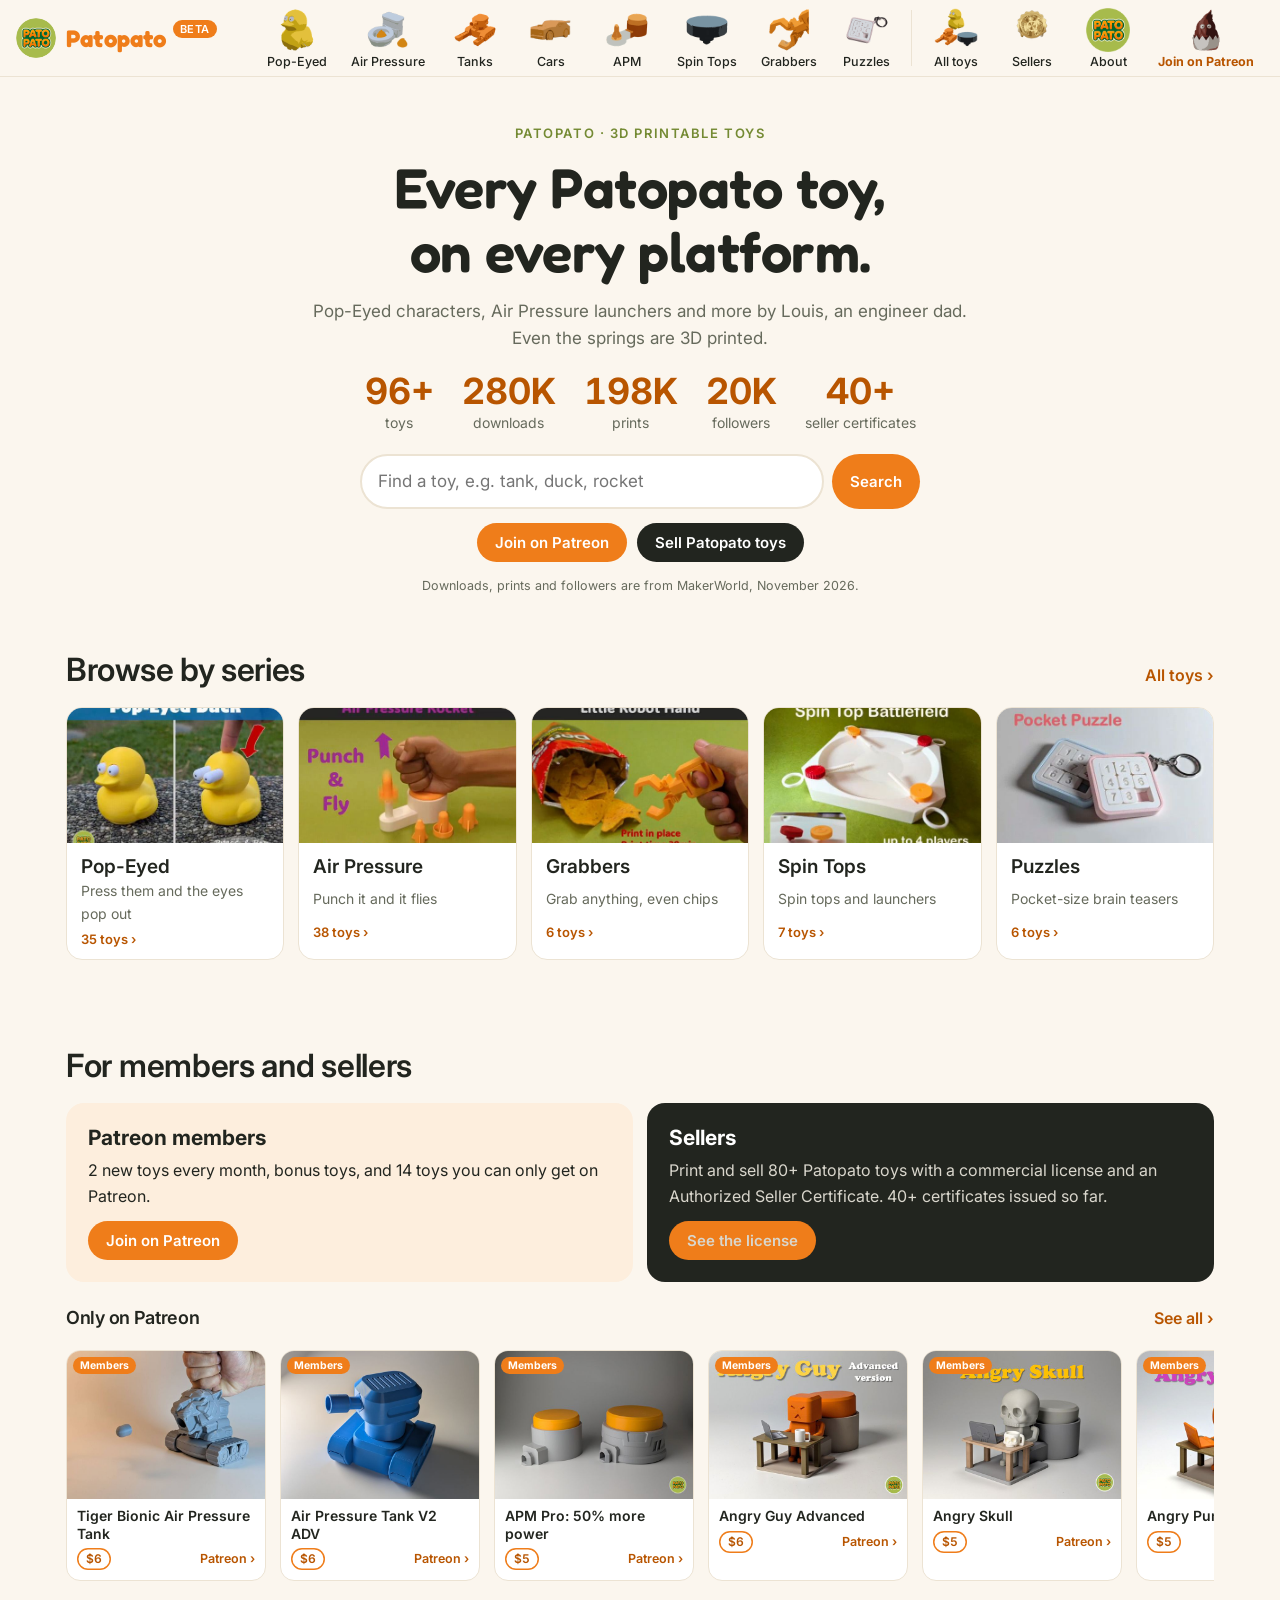
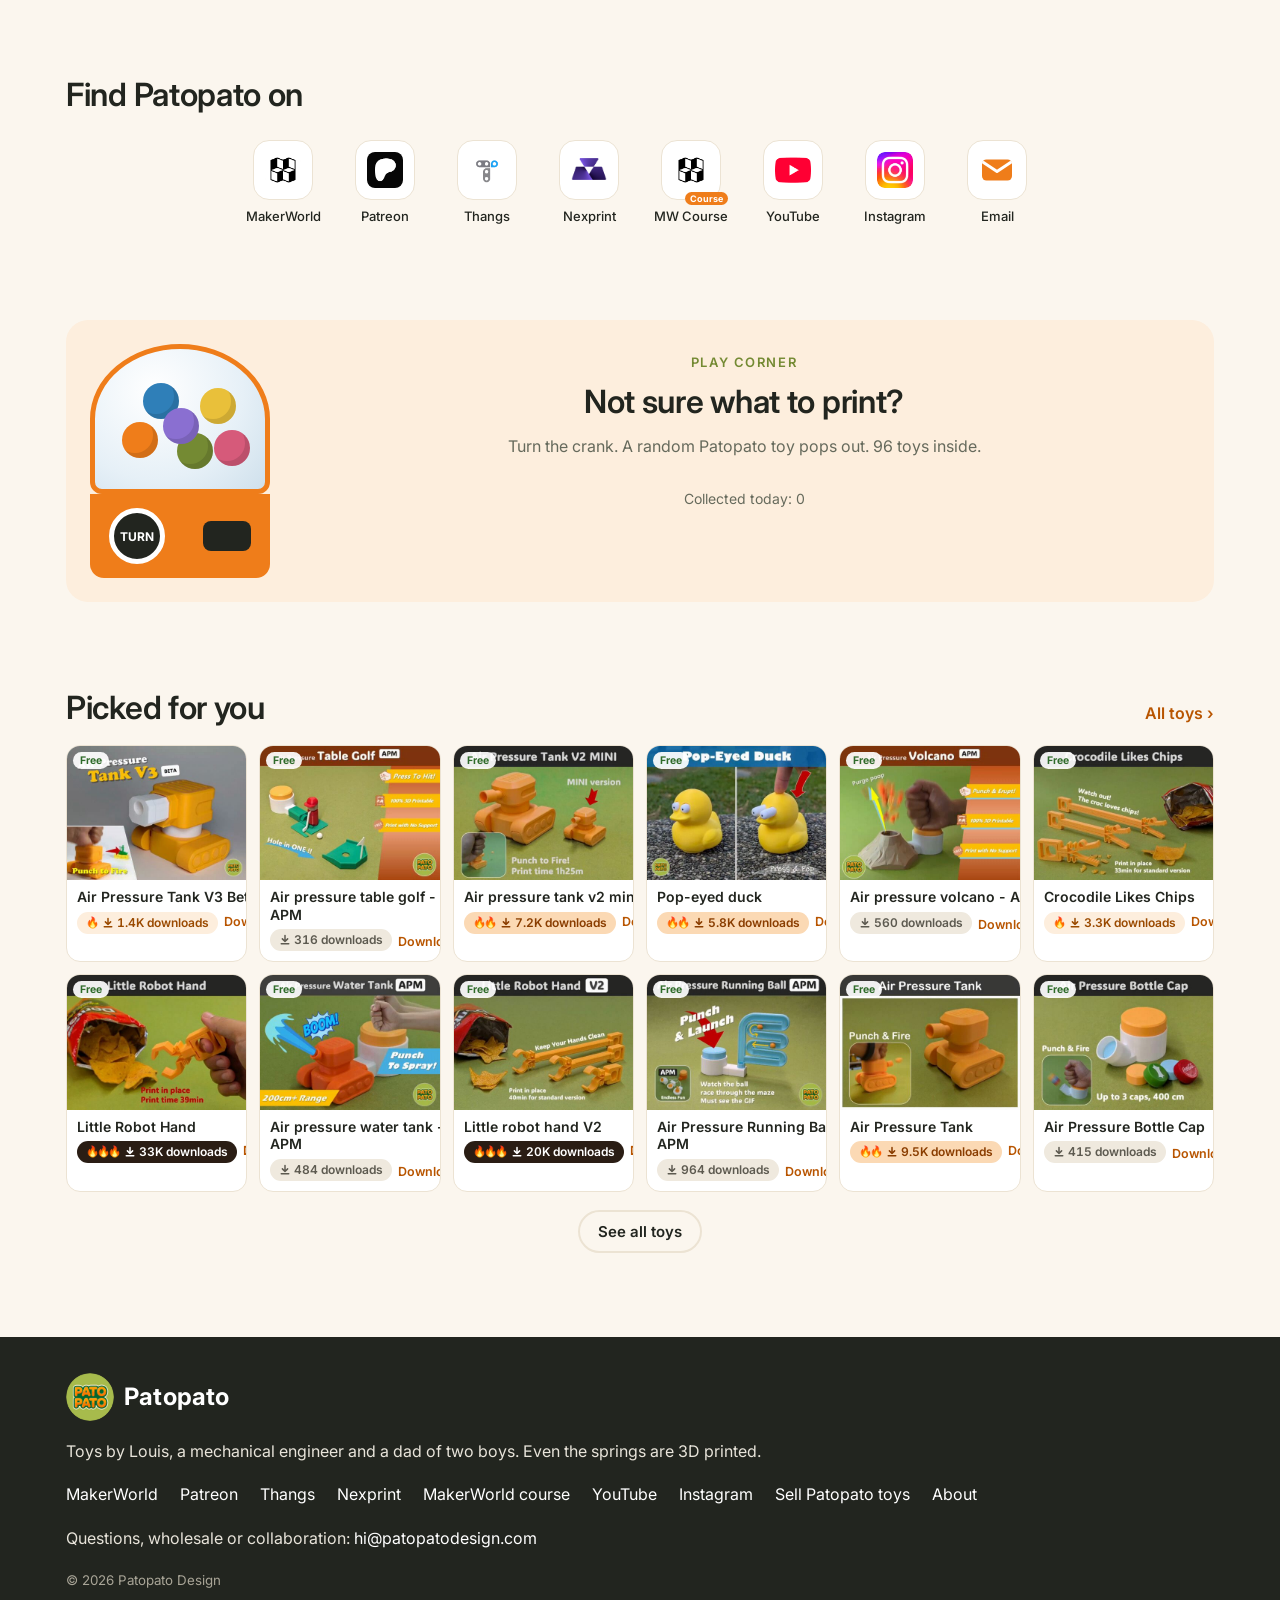
==== index.html @ 3eeea906 "Snowman V2 single price US$3 Co-Authored-By: Claude Opus 5.5 <noreply@anthropic.com>" ====
<!doctype html>
<html lang="en">
<head>
<meta charset="utf-8">
<meta name="viewport" content="width=device-width, initial-scale=1, viewport-fit=cover">
<title>Patopato | Every toy, every platform</title>
<meta name="description" content="Patopato: 3D printable toys that make you go wow or haha. Pop-Eyed characters and Air Pressure launchers by Louis, an engineer dad. Even the springs are 3D printed.">
<link rel="preconnect" href="https://fonts.googleapis.com"><link rel="preconnect" href="https://fonts.gstatic.com" crossorigin>
<link rel="stylesheet" href="https://fonts.googleapis.com/css2?family=Fredoka:wght@500;600;700&family=Inter:wght@400;500;600;700&display=swap">
<link rel="stylesheet" href="style.css?v=202611270943">
<link rel="icon" type="image/png" href="img/favicon.png">
</head>
<body>
<header class="top" id="top"></header>
<main>
<div class="wrap">
<section class="hero hero-cat">
  <p class="eyebrow">Patopato · 3D printable toys</p>
  <h1>Every Patopato toy, on every platform.</h1>
  <p class="sub">Pop-Eyed characters, Air Pressure launchers and more by Louis, an engineer dad. Even the springs are 3D printed.</p>
  <ul class="stats" aria-label="Patopato in numbers">
    <li><b><span id="stat-toys">100</span>+</b><span>toys</span></li>
    <li><b>280K</b><span>downloads</span></li>
    <li><b>198K</b><span>prints</span></li>
    <li><b>20K</b><span>followers</span></li>
    <li><b>40+</b><span>seller certificates</span></li>
  </ul>
  <form class="bigsearch" action="toys.html" method="get" role="search">
    <input id="home-q" name="q" type="search" placeholder="Find a toy, e.g. tank, duck, rocket" aria-label="Find a toy">
    <button class="btn" type="submit">Search</button>
  </form>
  <div class="hero-btns">
    <a class="btn" href="https://patopato.s.gy/web-patreon" target="_blank" rel="noopener">Join on Patreon</a>
    <a class="btn dark" href="sellers.html">Sell Patopato toys</a>
  </div>
  <p class="muted stat-note">Downloads, prints and followers are from MakerWorld, November 2026.</p>
</section>

<section class="section">
  <div class="section-head"><h2>Browse by series</h2><a class="more" href="toys.html">All toys ›</a></div>
  <div class="tiles" id="series"></div>
</section>

<section class="section">
  <h2>For members and sellers</h2>
  <div class="pay">
    <a class="card-cta cta-patreon" href="https://patopato.s.gy/web-patreon" target="_blank" rel="noopener"><b>Patreon members</b><span>2 new toys every month, bonus toys, and <span id="pat-count">14</span> toys you can only get on Patreon.</span><span class="btn">Join on Patreon</span></a>
    <a class="card-cta cta-seller" href="sellers.html"><b>Sellers</b><span>Print and sell 80+ Patopato toys with a commercial license and an Authorized Seller Certificate. 40+ certificates issued so far.</span><span class="btn">See the license</span></a>
  </div>
  <div class="section-head" style="margin-top:6px"><h3>Only on Patreon</h3><a class="more" href="toys.html#patreon">See all ›</a></div>
  <div class="row" id="patreon-row"></div>
</section>

<section class="section">
  <h2>Find Patopato on</h2>
  <div class="pfrow">
    <a href="https://patopato.s.gy/web-mw" target="_blank" rel="noopener"><span class="pfi"><img src="img/pf/makerworld.com.png" alt=""></span><b>MakerWorld</b></a>
    <a href="https://patopato.s.gy/web-patreon" target="_blank" rel="noopener"><span class="pfi"><img src="img/pf/patreon.com.png" alt=""></span><b>Patreon</b></a>
    <a href="https://patopato.s.gy/web-thangs" target="_blank" rel="noopener"><span class="pfi"><img src="img/pf/thangs.com.png" alt=""></span><b>Thangs</b></a>
    <a href="https://patopato.s.gy/web-nexprint" target="_blank" rel="noopener"><span class="pfi"><img src="img/pf/nexprint.com.png" alt=""></span><b>Nexprint</b></a>
    <a href="https://patopato.s.gy/web-course" target="_blank" rel="noopener"><span class="pfi"><img src="img/pf/makerworld.com.png" alt=""><i>Course</i></span><b>MW Course</b></a>
    <a href="https://patopato.s.gy/web-yt" target="_blank" rel="noopener"><span class="pfi"><img src="img/pf/youtube.com.png" alt=""></span><b>YouTube</b></a>
    <a href="https://patopato.s.gy/web-ig" target="_blank" rel="noopener"><span class="pfi"><img src="img/pf/instagram.com.png" alt=""></span><b>Instagram</b></a>
    <a href="mailto:hi@patopatodesign.com"><span class="pfi"><svg viewBox="0 0 24 24" aria-hidden="true"><rect x="2" y="5" width="20" height="14" rx="3" fill="#ef7d1a"/><path d="M3 7l9 6 9-6" fill="none" stroke="#fff" stroke-width="2" stroke-linecap="round" stroke-linejoin="round"/></svg></span><b>Email</b></a>
  </div>
</section>

<section class="section">
  <div class="capsule">
    <div class="machine">
      <div class="globe" id="globe"><i style="background:#ef7d1a;left:16%;top:52%"></i><i style="background:#748a33;left:48%;top:60%"></i><i style="background:#2f7fb8;left:28%;top:24%"></i><i style="background:#e9c03a;left:62%;top:28%"></i><i style="background:#d65a7a;left:70%;top:58%"></i><i style="background:#8a6fd1;left:40%;top:42%"></i></div>
      <div class="mbody"><button type="button" class="crank" id="crank" aria-label="Turn the crank for a random toy">TURN</button><div class="slot"></div></div>
    </div>
    <div class="prize-area">
      <p class="eyebrow">Play corner</p>
      <h2>Not sure what to print?</h2>
      <p class="muted">Turn the crank. A random Patopato toy pops out. <span id="total">100</span> toys inside.</p>
      <div id="prize"></div>
      <p class="muted" style="font-size:14px">Collected today: <span id="count">0</span></p>
      <div class="collected" id="collected"></div>
    </div>
  </div>
</section>

<section class="section">
  <div class="section-head"><h2>Picked for you</h2><a class="more" href="toys.html">All toys ›</a></div>
  <div class="grid" id="feed"></div>
  <div style="text-align:center"><a class="btn ghost" href="toys.html">See all toys</a></div>
</section>
</div>
</main>
<footer class="foot" id="foot"></footer>
<script src="data.js?v=202611270943"></script>
<script src="shortlinks.js?v=202611270943"></script>
<script src="app.js?v=202611270943"></script>
<!-- Cloudflare Web Analytics --><script defer src='https://static.cloudflareinsights.com/beacon.min.js' data-cf-beacon='{"token": "0ba4db92a0984b5fac8c09dc2158ef49"}'></script><!-- End Cloudflare Web Analytics -->
</body>
</html>
---- style.css ----
/* Patopato site — warm toy-shop palette, Fredoka for display, Inter for text */
:root{
  --bg:#fbf6ee; --surface:#ffffff; --ink:#22251f; --muted:#666a5c; --line:#ece3d3;
  --orange:#ef7d1a; --orange-ink:#b85500; --orange-soft:#fdeedd; --olive:#748a33; --olive-soft:#eef2e0;
  --stage:#e7e0d1; --dark:#22251f;
  --brand:"Fredoka",system-ui,sans-serif; --display:"Inter",system-ui,-apple-system,"Segoe UI",sans-serif; --body:"Inter",system-ui,-apple-system,"Segoe UI",sans-serif;
  color-scheme:light;
}
*{box-sizing:border-box}
html{scroll-behavior:smooth}
@media (prefers-reduced-motion:reduce){html{scroll-behavior:auto}}
body{margin:0;background:var(--bg);color:var(--ink);font-family:var(--body);font-size:16px;line-height:1.6}
img{max-width:100%;display:block}
a{color:inherit}
h1,h2,h3{font-family:var(--display);line-height:1.15;margin:0;text-wrap:balance}
h1{font-size:clamp(32px,5.5vw,56px);font-weight:700}
h2{font-size:clamp(24px,3.4vw,32px);font-weight:600}
h3{font-size:18px;font-weight:600}
p{margin:0}
.wrap{max-width:1180px;margin:0 auto;padding-left:max(16px,env(safe-area-inset-left,0px));padding-right:max(16px,env(safe-area-inset-right,0px))}
.section{padding-block:44px;display:grid;gap:18px}
.section-head{display:flex;justify-content:space-between;align-items:baseline;gap:12px;flex-wrap:wrap}
.more{font-family:var(--display);font-weight:600;color:var(--orange-ink);text-decoration:none}
.more:hover{text-decoration:underline}
.muted{color:var(--muted)}
.btn{display:inline-flex;align-items:center;gap:6px;font:600 15px var(--display);padding:10px 18px;border-radius:99px;border:0;background:var(--orange);color:#fff;text-decoration:none;cursor:pointer;white-space:nowrap}
.btn:hover{filter:brightness(1.05)}
.btn.ghost{background:transparent;color:var(--ink);border:2px solid var(--line)}
.btn.dark{background:var(--dark)}
.btn.small{font-size:13px;padding:6px 12px}
:focus-visible{outline:3px solid #2f7fb8;outline-offset:2px}

/* header */
.top{position:sticky;top:0;z-index:20;background:rgba(251,246,238,.92);backdrop-filter:blur(8px);border-bottom:1px solid var(--line)}
.top .wrap{display:flex;align-items:center;justify-content:space-between;gap:16px;min-height:64px}
.logo{font:700 24px var(--brand);color:var(--orange);text-decoration:none;letter-spacing:.2px}
.nav{display:flex;align-items:center;gap:18px;flex-wrap:wrap}
.nav a{text-decoration:none;font-family:var(--display);font-weight:500}
.nav a:not(.btn):hover{color:var(--orange-ink)}
.nav .hide-s{display:inline}
@media (max-width:720px){.nav .hide-s{display:none}.nav{gap:12px}}

/* hero with 3D gang */
.hero{padding-block:36px 8px;display:grid;gap:14px;text-align:center;justify-items:center}
.hero .sub{color:var(--muted);max-width:60ch;font-size:17px}
.gang{position:relative;width:100%;height:clamp(250px,32vw,400px);border-radius:22px;overflow:hidden;background:linear-gradient(#ece5d7,#ddd4c3);touch-action:pan-y;cursor:pointer;user-select:none;-webkit-user-select:none}
.gang canvas{display:block;width:100%;height:100%}
.gang .lab{position:absolute;transform:translate(-50%,0);font:600 13px var(--display);white-space:nowrap;pointer-events:none}
.gang .note{position:absolute;inset:0;display:grid;place-items:center;color:var(--muted);font-family:var(--display)}
.gang .note[hidden]{display:none}
.hint{font-family:var(--display);color:var(--muted);font-size:14px}

/* carousel + fixed cards */
.feature{display:grid;grid-template-columns:2.2fr 1fr;gap:14px}
@media (max-width:820px){.feature{grid-template-columns:1fr}}
.car{position:relative;border-radius:18px;overflow:hidden;background:var(--stage);min-height:260px}
.track{position:relative;height:100%}
@media (prefers-reduced-motion:reduce){.slide{transition:none}}
.slide{position:absolute;inset:0;opacity:0;visibility:hidden;transition:opacity .7s,visibility .7s;display:block;text-decoration:none;color:var(--ink)}
.slide img{width:100%;height:100%;min-height:260px;max-height:440px;object-fit:cover}
.cap{position:absolute;left:18px;bottom:34px;background:rgba(255,255,255,.95);border-radius:14px;padding:14px 16px;display:grid;gap:4px;max-width:min(78%,420px)}
.cap small{color:var(--orange-ink);font-weight:700;font-size:12px;letter-spacing:.06em;text-transform:uppercase}
.cap b{font:700 22px var(--display)}
.cap .btn{justify-self:start;margin-top:4px}
.dots{position:absolute;bottom:12px;left:0;right:0;display:flex;justify-content:center;gap:6px}
.dots button{width:8px;height:8px;border-radius:99px;border:0;background:rgba(255,255,255,.7);padding:0;cursor:pointer}
.dots button.on{width:22px;background:#fff}
.side{display:grid;gap:14px}
.card-cta{border-radius:18px;padding:22px;display:grid;gap:8px;align-content:center;text-decoration:none}
.card-cta b{font:700 21px var(--display)}
.card-cta .btn{justify-self:start;margin-top:4px}
.cta-patreon{background:var(--orange-soft);color:var(--ink)}
.cta-seller{background:var(--dark);color:#fff}
.cta-seller span{color:#d9d6cc}

/* chips */
.chips{display:flex;gap:8px;flex-wrap:wrap}
.chip{font:500 14px var(--display);padding:7px 14px;border-radius:99px;border:1.5px solid var(--line);background:var(--surface);color:var(--ink);text-decoration:none;cursor:pointer}
.chip:hover{border-color:var(--ink)}
.chip.on{background:var(--ink);color:#fff;border-color:var(--ink)}

/* season banner */
.season{display:grid;grid-template-columns:auto 1fr auto;gap:18px;align-items:center;background:#e4eee6;border-radius:18px;padding:16px}
.season img{width:120px;height:90px;object-fit:cover;border-radius:12px}
.season small{color:#3d6b45;font-weight:700;letter-spacing:.06em;text-transform:uppercase;font-size:12px}
@media (max-width:620px){.season{grid-template-columns:1fr}.season img{width:100%;height:160px}}

/* capsule machine */
.capsule{display:grid;grid-template-columns:auto 1fr;gap:28px;align-items:center;background:var(--orange-soft);border-radius:22px;padding:24px}
@media (max-width:720px){.capsule{grid-template-columns:1fr;justify-items:center}}
.machine{display:grid;justify-items:center}
.globe{width:180px;height:150px;border-radius:50% 50% 12px 12px;background:radial-gradient(circle at 35% 30%,#fff 0,#e6f0f7 60%,#cfe0ec 100%);border:5px solid var(--orange);position:relative;overflow:hidden}
.globe i{position:absolute;width:36px;height:36px;border-radius:50%;box-shadow:inset -5px -5px 0 rgba(0,0,0,.12)}
.globe.shake{animation:shake .5s}
@keyframes shake{25%{transform:rotate(-4deg)}75%{transform:rotate(4deg)}}
.mbody{width:180px;height:84px;background:var(--orange);border-radius:0 0 14px 14px;display:flex;align-items:center;justify-content:space-around}
.crank{width:56px;height:56px;border-radius:50%;border:5px solid #fff;background:var(--dark);color:#fff;font:700 12px var(--display);cursor:pointer;transition:transform .5s}
.crank.turn{transform:rotate(360deg)}
.slot{width:48px;height:30px;background:var(--dark);border-radius:8px}
.prize-area{min-height:220px;display:grid;place-items:center;text-align:center;gap:8px}
.prize{background:#fff;border-radius:16px;padding:10px;display:grid;gap:6px;width:100%;max-width:300px;text-decoration:none;box-shadow:0 8px 24px rgba(60,40,10,.12);animation:pop .45s cubic-bezier(.3,1.6,.5,1)}
.prize img{width:100%;aspect-ratio:4/3;object-fit:cover;border-radius:10px}
.prize b{font:600 16px var(--display)}
@keyframes pop{from{transform:scale(.3) translateY(30px);opacity:0}to{transform:none;opacity:1}}
@media (prefers-reduced-motion:reduce){.prize,.globe.shake{animation:none}.crank{transition:none}}
.collected{display:flex;gap:6px;flex-wrap:wrap;justify-content:center;min-height:44px}
.collected img{width:40px;height:40px;border-radius:50%;object-fit:cover;border:3px solid var(--orange)}

/* toy grid */
.grid{display:grid;grid-template-columns:repeat(auto-fill,minmax(190px,1fr));gap:16px}
@media (max-width:480px){.grid{grid-template-columns:repeat(2,minmax(0,1fr));gap:10px}}
.toy{background:var(--surface);border:1px solid var(--line);border-radius:14px;overflow:hidden;display:grid;grid-template-rows:auto 1fr;text-decoration:none;transition:transform .15s,box-shadow .15s}
.toy:hover{transform:translateY(-2px);box-shadow:0 6px 18px rgba(60,40,10,.10)}
.toy img{width:100%;aspect-ratio:4/3;object-fit:cover;background:var(--stage)}
.toy .body{padding:10px 12px 12px;display:grid;gap:6px;align-content:start}
.toy b{font:600 15px var(--display);line-height:1.25}
.meta{display:flex;gap:5px;flex-wrap:wrap;align-items:center;font-size:12.5px;color:var(--muted)}
.tag{font-size:11px;font-weight:600;padding:1px 7px;border-radius:6px;background:var(--olive-soft);color:#4f6120}
.tag.pat{background:var(--orange);color:#fff}
.go{font:600 13px var(--display);color:var(--orange-ink)}
.row{display:grid;grid-auto-flow:column;grid-auto-columns:minmax(200px,230px);gap:14px;overflow-x:auto;padding-bottom:8px;scroll-snap-type:x mandatory}
.row>*{scroll-snap-align:start}

/* news + stories */
.news{display:grid;grid-template-columns:repeat(auto-fit,minmax(220px,1fr));gap:14px}
.news a{background:var(--surface);border:1px solid var(--line);border-radius:14px;padding:16px;display:grid;gap:6px;text-decoration:none}
.news small{color:var(--muted);font-size:13px}
.news b{font:600 17px var(--display)}
.story{display:grid;grid-template-columns:1fr 1.2fr;gap:28px;align-items:center;background:var(--surface);border-radius:22px;padding:24px;border:1px solid var(--line)}
@media (max-width:720px){.story{grid-template-columns:1fr}}
.story img{border-radius:16px;width:100%;aspect-ratio:4/3;object-fit:cover}
.story blockquote{margin:0;font:500 clamp(19px,2.4vw,24px)/1.4 var(--display)}

/* page heads, sellers, about */
.page-head{padding-block:40px 8px;display:grid;gap:10px}
.tiers{display:grid;grid-template-columns:repeat(auto-fit,minmax(240px,1fr));gap:16px}
.tier{background:var(--surface);border:1.5px solid var(--line);border-radius:18px;padding:22px;display:grid;gap:10px;align-content:start}
.tier.hi{border-color:var(--orange);box-shadow:0 8px 24px rgba(239,125,26,.15)}
.tier .price{font:700 34px var(--display)}
.tier .price small{font-size:15px;color:var(--muted);font-weight:500}
.tier ul{margin:0;padding-left:1.1em;display:grid;gap:4px}
.tier .btn{justify-self:start}
.prose{max-width:62ch;display:grid;gap:14px;font-size:17px}
.steps{display:grid;grid-template-columns:repeat(auto-fit,minmax(220px,1fr));gap:14px;counter-reset:s}
.steps div{background:var(--surface);border-radius:14px;padding:16px;border:1px solid var(--line)}
.steps div::before{counter-increment:s;content:counter(s);display:inline-grid;place-items:center;width:28px;height:28px;border-radius:50%;background:var(--orange);color:#fff;font:700 14px var(--display);margin-bottom:6px}

/* toys page tools */
.tools{display:grid;gap:12px}
.search{width:100%;max-width:360px;font:inherit;padding:10px 14px;border-radius:12px;border:1.5px solid var(--line);background:var(--surface)}
.count{color:var(--muted);font-size:14px}

/* footer */
.foot{margin-top:40px;background:var(--dark);color:#e8e4da}
.foot .wrap{padding-block:36px;display:grid;gap:18px}
.foot .links{display:flex;gap:10px 22px;flex-wrap:wrap}
.foot a{color:#fff;text-decoration:none;font-family:var(--display)}
.foot a:hover{text-decoration:underline}
.foot small{color:#a9a597}
#prize{width:100%;display:grid;justify-items:center}
@media (max-width:600px){.gang{height:340px}.nav a{font-size:14px}.top .wrap{flex-wrap:wrap;padding-block:6px}}
.slide.on{position:relative;opacity:1;visibility:visible}
@media (max-width:600px){.gang .lab{font-size:11px}}

/* catalog-first homepage */
.eyebrow{font:600 13px var(--display);letter-spacing:.12em;text-transform:uppercase;color:var(--olive)}
.hero-cat{padding-block:48px 12px}
.hero-cat h1{max-width:18ch}
.stats{list-style:none;margin:6px 0 0;padding:0;display:flex;flex-wrap:wrap;justify-content:center;gap:10px 28px}
.stats li{display:grid;justify-items:center}
.stats b{font:700 clamp(26px,3.6vw,36px)/1.1 var(--display);color:var(--orange-ink);font-variant-numeric:tabular-nums}
.stats li>span{color:var(--muted);font-size:14px}
.bigsearch{display:flex;gap:8px;width:100%;max-width:560px;margin-top:6px}
.bigsearch input{flex:1;min-width:0;font:inherit;font-size:17px;padding:12px 16px;border-radius:99px;border:2px solid var(--line);background:var(--surface)}
.bigsearch input:focus{border-color:var(--orange);outline:none}
.hero-btns{display:flex;gap:10px;flex-wrap:wrap;justify-content:center}
.stat-note{font-size:12.5px}
.tiles{display:grid;grid-template-columns:repeat(5,minmax(0,1fr));gap:14px}
@media (max-width:900px){.tiles{grid-template-columns:repeat(2,minmax(0,1fr))}.tiles .tile:last-child{grid-column:1/-1}}
.tile{position:relative;border-radius:16px;overflow:hidden;text-decoration:none;background:var(--surface);border:1px solid var(--line);display:grid;grid-template-rows:auto 1fr;transition:transform .15s}
.tile:hover{transform:translateY(-2px)}
.tile img{width:100%;aspect-ratio:16/10;object-fit:cover}
.tile div{padding:12px 14px;display:grid;gap:2px}
.tile b{font:600 19px var(--display)}
.tile span{color:var(--muted);font-size:14px}
.tile small{font:600 13px var(--display);color:var(--orange-ink);margin-top:4px}
.pay{display:grid;grid-template-columns:1fr 1fr;gap:14px}
@media (max-width:720px){.pay{grid-template-columns:1fr}}
.platforms{display:grid;grid-template-columns:repeat(auto-fill,minmax(160px,1fr));gap:12px}
.platforms a{background:var(--surface);border:1px solid var(--line);border-radius:14px;padding:14px 16px;text-decoration:none;display:grid;gap:2px}
.platforms a:hover{border-color:var(--ink)}
.platforms b{font:600 17px var(--display)}
.platforms span{color:var(--muted);font-size:13.5px}
.toys-tools select{font:inherit}

/* Louis 11/26: rounded font felt cartoonish to read. Fredoka now only for the logo and the main headline. */
.hero h1{font-family:var(--brand);font-weight:600;letter-spacing:-.5px}
h2,h3{letter-spacing:-.3px}

/* seller page: certificate + FAQ */
.cert{display:grid;grid-template-columns:1.1fr 1fr;gap:28px;align-items:center}
@media (max-width:760px){.cert{grid-template-columns:1fr}}
.cert img{width:100%;border-radius:12px;box-shadow:0 8px 28px rgba(60,40,10,.14)}
.faq{display:grid;gap:10px;max-width:760px}
.faq details{background:var(--surface);border:1px solid var(--line);border-radius:12px;padding:14px 18px}
.faq summary{font:600 16px var(--display);cursor:pointer}
.faq details p{margin-top:8px;color:var(--muted)}

.logo{display:inline-flex;align-items:center;gap:10px}
.logo img{border-radius:50%;flex:0 0 auto}

/* Apple-style category strip */
.catstrip{display:flex;gap:6px;justify-content:center;overflow-x:auto;padding-block:18px 6px;scrollbar-width:none}
.catstrip::-webkit-scrollbar{display:none}
.cat{flex:0 0 auto;width:104px;display:grid;justify-items:center;gap:8px;text-decoration:none;color:var(--ink);font:500 13.5px var(--display);padding:8px 4px;border-radius:14px;transition:background .15s}
.cat:hover,.cat.on{background:#fff}
.cat .ico{width:72px;height:72px;border-radius:20px;background:#f1eadd;display:grid;place-items:center;transition:transform .2s}
.cat:hover .ico{transform:translateY(-3px)}
.cat svg{width:50px;height:50px}
@media (max-width:760px){.catstrip{justify-content:flex-start}.cat{width:84px;font-size:12.5px}.cat .ico{width:60px;height:60px;border-radius:16px}.cat svg{width:42px;height:42px}}

/* top bar with picture tabs */
.top .topbar{display:grid;grid-template-columns:auto 1fr auto;align-items:center;gap:16px;min-height:76px}
.tabs{display:flex;justify-content:center;gap:4px;overflow-x:auto;scrollbar-width:none}
.tabs::-webkit-scrollbar{display:none}
.tab{flex:0 0 auto;display:grid;justify-items:center;gap:2px;padding:6px 10px 5px;border-radius:12px;text-decoration:none;font:500 12.5px var(--display);color:var(--ink);transition:background .15s}
.tab img{width:44px;height:44px;object-fit:contain;transition:transform .2s}
.tab:hover{background:#fff}.tab:hover img{transform:translateY(-2px) scale(1.06)}
.tab.on{background:#fff;box-shadow:inset 0 -3px 0 var(--orange)}
@media (max-width:1180px){.top .topbar{grid-template-columns:auto minmax(0,1fr);grid-template-areas:"logo side" "tabs tabs";row-gap:0;padding-block:6px}.topbar .logo{grid-area:logo}.topbar .side-tabs{grid-area:side;justify-content:flex-end}.topbar .tabs:not(.side-tabs){grid-area:tabs;justify-content:flex-start}}
@media (max-width:600px){.tab img{width:38px;height:38px}.tab{font-size:11.5px;padding:4px 8px}}

.side-tabs{border-left:1px solid var(--line);padding-left:8px;min-width:0}
.tab.pat span{color:var(--orange-ink);font-weight:700}
.tab.pat img{filter:drop-shadow(0 0 0 transparent)}
@media (max-width:1180px){.side-tabs{border-left:0;padding-left:0}}
@media (max-width:600px){.topbar .logo{font-size:0;gap:0}.topbar .logo img{width:36px;height:36px}}
@media (max-width:600px){.topbar .tabdiv{display:none}}

/* one evenly spread row of tabs (Louis 11/26) */
.top .topbar{grid-template-columns:auto minmax(0,1fr)!important;grid-template-areas:none!important}
.topbar .tabs{justify-content:space-between;grid-area:auto!important;padding-left:24px}
.topbar .tab{flex:1 1 0;max-width:120px;min-width:76px}
.tabdiv{flex:0 0 1px;align-self:stretch;margin:8px 4px;background:var(--line)}
@media (max-width:1180px){.topbar .tabs{justify-content:flex-start;padding-left:8px}.topbar .tab{flex:0 0 auto}}
.tab span{white-space:nowrap}.topbar .tab{min-width:max-content}

/* platform icon row */
.pfrow{display:flex;flex-wrap:wrap;justify-content:center;gap:10px 6px}
.pfrow a{flex:0 0 auto;width:96px;display:grid;justify-items:center;gap:8px;text-decoration:none;color:var(--ink);padding:8px 4px;border-radius:14px;transition:background .15s}
.pfrow a:hover{background:#fff}
.pfi{position:relative;width:60px;height:60px;border-radius:16px;background:#fff;border:1px solid var(--line);display:grid;place-items:center;transition:transform .2s}
.pfrow a:hover .pfi{transform:translateY(-3px)}
.pfi img,.pfi svg{width:36px;height:36px;object-fit:contain;border-radius:8px}
.pfi i{position:absolute;bottom:-6px;right:-8px;font:700 9px var(--display);font-style:normal;background:var(--orange);color:#fff;padding:1px 5px;border-radius:99px}
.pfrow b{font:500 13px var(--display);white-space:nowrap}
.topbar .logo,.topbar .tabs{grid-area:auto!important}

.tag.free{background:#e3f1df;color:#2f6b2a}

.top .wrap.topbar{max-width:1480px}

/* compact toy cards + category view (Louis 11/26) */
.toy .pic{position:relative;display:block}
.toy .badge{position:absolute;top:6px;left:6px;font:700 10.5px var(--display);font-style:normal;padding:2px 7px;border-radius:99px;background:rgba(255,255,255,.92);color:#2f6b2a}
.toy .badge.pat{background:var(--orange);color:#fff}
.toy .body{padding:8px 10px 10px;gap:2px}
.toy b{font-size:14px;display:-webkit-box;-webkit-line-clamp:2;-webkit-box-orient:vertical;overflow:hidden}
.toy .go{font-size:12.5px}
.grid{grid-template-columns:repeat(auto-fill,minmax(170px,1fr));gap:12px}
@media (max-width:480px){.grid{grid-template-columns:repeat(2,minmax(0,1fr));gap:8px}.toy .body{padding:6px 8px 8px}.toy b{font-size:13px}}
.cat-view .page-head,.cat-view .tools{display:none}
.cat-view main .section{padding-top:16px}

.cat-head{display:none;padding-block:26px 0;gap:6px}
.cat-view .cat-head{display:grid}
.cat-head h1{font-size:clamp(28px,4vw,40px)}
.cat-head p{max-width:62ch;font-size:15px}
.cat-view main .section{padding-top:14px}

.toy .line{display:flex;justify-content:space-between;align-items:baseline;gap:6px;font-size:12.5px}
.toy .val{color:var(--muted);font-variant-numeric:tabular-nums;white-space:nowrap}
.toy .line .go{white-space:nowrap}
.toy{min-width:0}.toy .body{min-width:0}.toy b{overflow-wrap:anywhere}@media (max-width:480px){.toy .line .go{display:none}}

/* capsule pills on cards (Louis 11/27) */
.pill{display:inline-flex;align-items:center;gap:3px;padding:2px 9px;border-radius:999px;font:600 12px var(--display);font-variant-numeric:tabular-nums;white-space:nowrap;line-height:1.5}
.pill .fire{font-size:10.5px;letter-spacing:-2px;margin-right:2px}
.pill.heat0{background:#efe9de;color:#5d5a50}
.pill.heat1{background:#fdeedd;color:#9a4a00}
.pill.heat2{background:#fbd9b4;color:#8a3d00}
.pill.heat3{background:#ef7d1a;color:#fff}
.pill.free{background:#e3f1df;color:#2f6b2a}
.pill.price{background:#fff;color:#b85500;box-shadow:inset 0 0 0 1.5px #ef7d1a}
.toy .line{margin-top:4px}
@media (max-width:480px){.pill .word{display:none}}

.sortbox{display:inline-flex;align-items:center;gap:8px;font:500 14px var(--display);color:var(--muted);margin-top:4px;justify-self:start}
.sortbox select{font:600 14px var(--display);color:var(--ink);background:#fff;border:1.5px solid var(--line);border-radius:999px;padding:6px 30px 6px 14px;appearance:none;background-image:linear-gradient(45deg,transparent 50%,#666 50%),linear-gradient(135deg,#666 50%,transparent 50%);background-position:calc(100% - 16px) 50%,calc(100% - 11px) 50%;background-size:5px 5px;background-repeat:no-repeat}

.pill .dlico{width:12px;height:12px;flex:0 0 auto}

/* 3-flame pill: dark base so the flames stand out (Louis 11/27) */
.pill.heat3{background:#2a1d14;color:#fff}
.pill .fire{filter:saturate(1.3)}
.sortrow{display:flex;flex-wrap:wrap;gap:8px 16px;margin-top:4px}

/* phones with large text settings: never let the page get wider than the screen (Louis 11/27) */
html,body{overflow-x:clip;max-width:100%}
h1,h2,.sub,.stats li{overflow-wrap:anywhere}
.hero-btns .btn{white-space:normal;text-align:center}
.bigsearch .btn{flex:0 0 auto}
@media (max-width:480px){.stats{gap:8px 18px}.stats b{font-size:26px}.hero-cat h1{font-size:30px}}
.hero,.section,.page-head,.cat-head{grid-template-columns:minmax(0,1fr)}
.hero-cat h1,.hero .sub{max-width:min(18ch,100%)}
.hero .sub{max-width:min(60ch,100%)}
.logo .beta{font:600 11px Inter,system-ui,sans-serif;letter-spacing:.5px;text-transform:uppercase;color:#fff;background:var(--orange);border-radius:999px;padding:2px 7px;margin-left:-4px;align-self:flex-start;margin-top:2px}
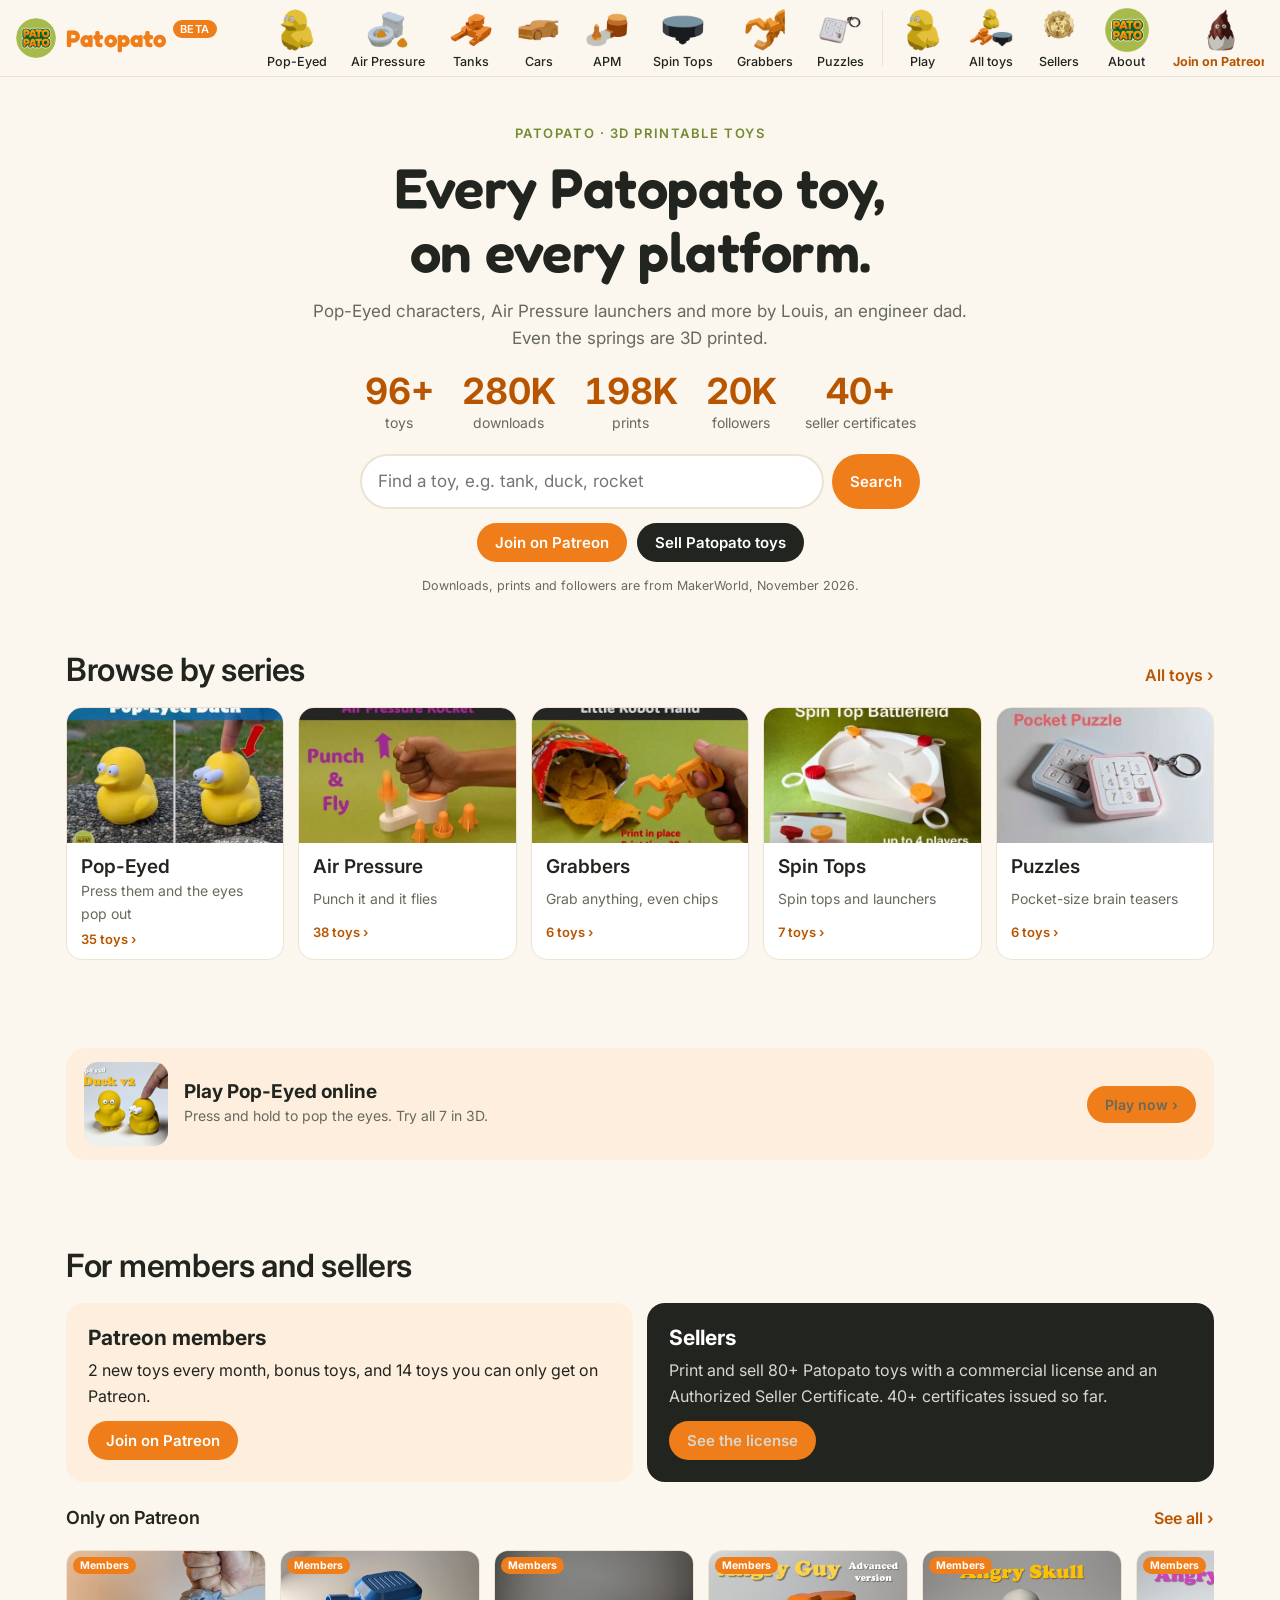
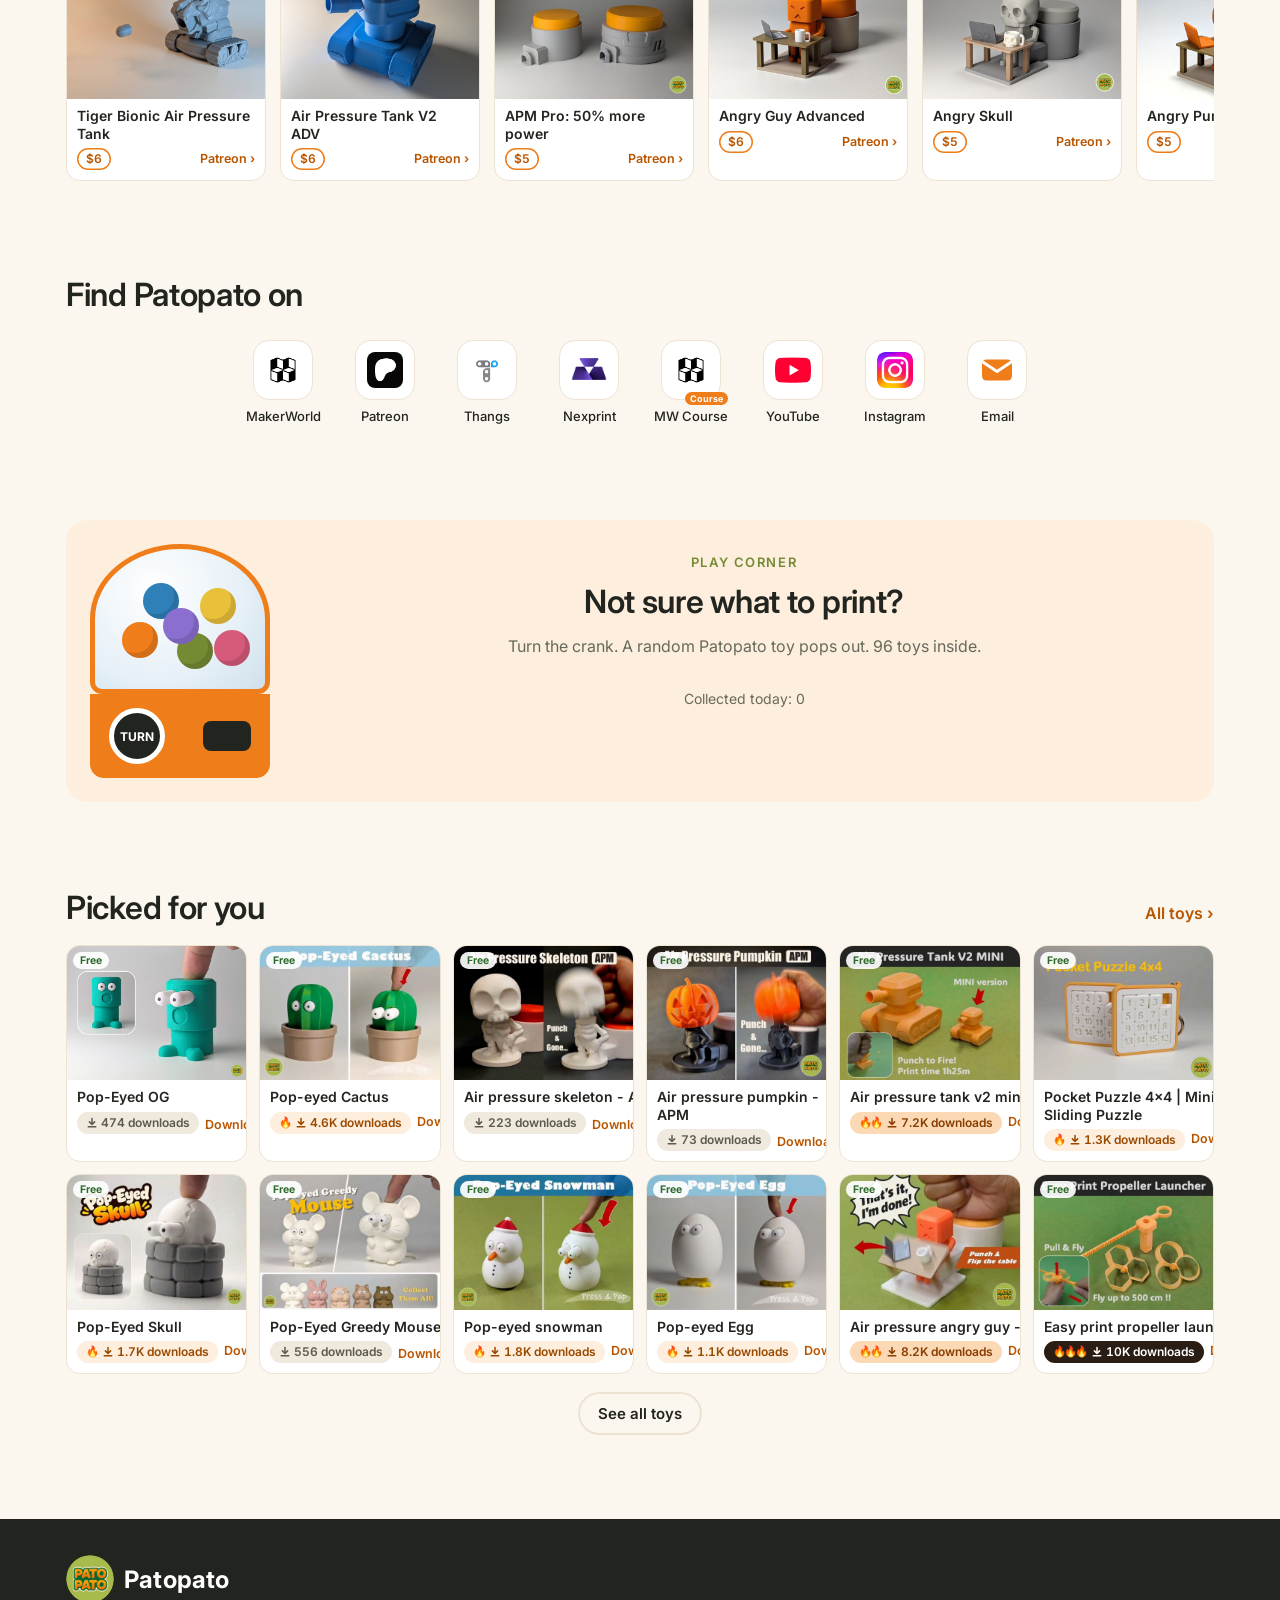
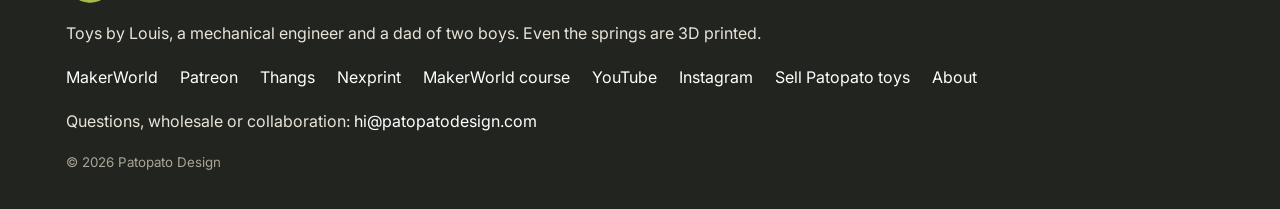
==== commit 5dc350ca: "Add Play page: one Pop-Eyed at a time, drag to turn, pop counter; play banners Co-Authored-By: Claud" ====
--- a/index.html
+++ b/index.html
@@ -7,7 +7,7 @@
 <meta name="description" content="Patopato: 3D printable toys that make you go wow or haha. Pop-Eyed characters and Air Pressure launchers by Louis, an engineer dad. Even the springs are 3D printed.">
 <link rel="preconnect" href="https://fonts.googleapis.com"><link rel="preconnect" href="https://fonts.gstatic.com" crossorigin>
 <link rel="stylesheet" href="https://fonts.googleapis.com/css2?family=Fredoka:wght@500;600;700&family=Inter:wght@400;500;600;700&display=swap">
-<link rel="stylesheet" href="style.css?v=202611270943">
+<link rel="stylesheet" href="style.css?v=202611271004">
 <link rel="icon" type="image/png" href="img/favicon.png">
 </head>
 <body>
@@ -40,6 +40,7 @@
   <div class="section-head"><h2>Browse by series</h2><a class="more" href="toys.html">All toys ›</a></div>
   <div class="tiles" id="series"></div>
 </section>
+<section class="section" id="play-banner"></section>
 
 <section class="section">
   <h2>For members and sellers</h2>
@@ -90,9 +91,9 @@
 </div>
 </main>
 <footer class="foot" id="foot"></footer>
-<script src="data.js?v=202611270943"></script>
-<script src="shortlinks.js?v=202611270943"></script>
-<script src="app.js?v=202611270943"></script>
+<script src="data.js?v=202611271004"></script>
+<script src="shortlinks.js?v=202611271004"></script>
+<script src="app.js?v=202611271004"></script>
 <!-- Cloudflare Web Analytics --><script defer src='https://static.cloudflareinsights.com/beacon.min.js' data-cf-beacon='{"token": "0ba4db92a0984b5fac8c09dc2158ef49"}'></script><!-- End Cloudflare Web Analytics -->
 </body>
 </html>
--- a/style.css
+++ b/style.css
@@ -315,3 +315,35 @@
 .hero-cat h1,.hero .sub{max-width:min(18ch,100%)}
 .hero .sub{max-width:min(60ch,100%)}
 .logo .beta{font:600 11px Inter,system-ui,sans-serif;letter-spacing:.5px;text-transform:uppercase;color:#fff;background:var(--orange);border-radius:999px;padding:2px 7px;margin-left:-4px;align-self:flex-start;margin-top:2px}
+/* play page (Louis 11/27) */
+.play{display:grid;grid-template-columns:minmax(0,1fr) 220px;gap:18px;align-items:start}
+.stage{position:relative;height:min(62vh,560px);background:radial-gradient(ellipse at 50% 40%,#fff 0%,var(--orange-soft) 100%);border-radius:24px;overflow:hidden;touch-action:none;user-select:none;-webkit-user-select:none;cursor:grab}
+.stage canvas{display:block;width:100%;height:100%}
+.stage .note{position:absolute;inset:0;display:grid;place-items:center;font:600 16px var(--display);color:var(--orange-ink)}
+.popcount{position:absolute;right:14px;top:12px;font:600 14px var(--display);background:#fff;border-radius:99px;padding:6px 12px;box-shadow:0 2px 8px rgba(0,0,0,.08)}
+.popcount b{display:inline-block;color:var(--orange-ink)}
+.popcount b.bump{animation:bump .25s}
+@keyframes bump{50%{transform:scale(1.5)}}
+.toast{position:absolute;left:50%;top:16px;transform:translate(-50%,-20px);opacity:0;transition:.25s;font:700 16px var(--display);background:var(--orange);color:#fff;border-radius:99px;padding:8px 16px;white-space:nowrap;pointer-events:none}
+.toast.show{opacity:1;transform:translate(-50%,0)}
+.toast.big{font-size:20px;padding:12px 22px;top:40%}
+.confetti{position:absolute;inset:0;pointer-events:none;overflow:hidden}
+.confetti i{position:absolute;top:-12px;width:9px;height:14px;border-radius:2px;animation:fall 1.8s ease-in forwards}
+@keyframes fall{to{top:110%;opacity:.6}}
+.play-info{display:flex;align-items:center;justify-content:space-between;gap:12px;margin-top:12px;flex-wrap:wrap}
+.play-info b{font:700 20px var(--display)}
+.picker{display:grid;grid-template-columns:1fr 1fr;gap:10px}
+.picker button{display:flex;flex-direction:column;align-items:center;gap:4px;border:2px solid var(--line);background:#fff;border-radius:16px;padding:6px;cursor:pointer;font:600 13px var(--display);color:var(--ink)}
+.picker button img{width:100%;aspect-ratio:1;object-fit:cover;border-radius:10px}
+.picker button.on{border-color:var(--orange);background:var(--orange-soft)}
+@media (max-width:760px){.play{grid-template-columns:minmax(0,1fr)}.stage{height:58vh}.picker{grid-template-columns:repeat(7,minmax(64px,1fr));overflow-x:auto}.picker button{font-size:11px;padding:4px}}
+/* play banner (homepage + toy grid) */
+.play-banner{display:flex;align-items:center;gap:16px;background:var(--orange-soft);border-radius:20px;padding:14px 18px;text-decoration:none;color:var(--ink)}
+.play-banner img{width:84px;height:84px;object-fit:cover;border-radius:14px;flex:0 0 auto}
+.play-banner b{display:block;font:700 19px var(--display)}
+.play-banner span{color:var(--muted,#666);font-size:14px}
+.play-banner .btn{margin-left:auto}
+.grid .play-banner{grid-column:1/-1}
+@media (max-width:560px){.play-banner .btn{display:none}.play-banner img{width:64px;height:64px}}
+.stage .note[hidden]{display:none}
+@media (max-width:760px){.play-main{display:contents}.stage{order:1;height:46vh}.picker{order:2}.play-info{order:3;margin-top:0}}
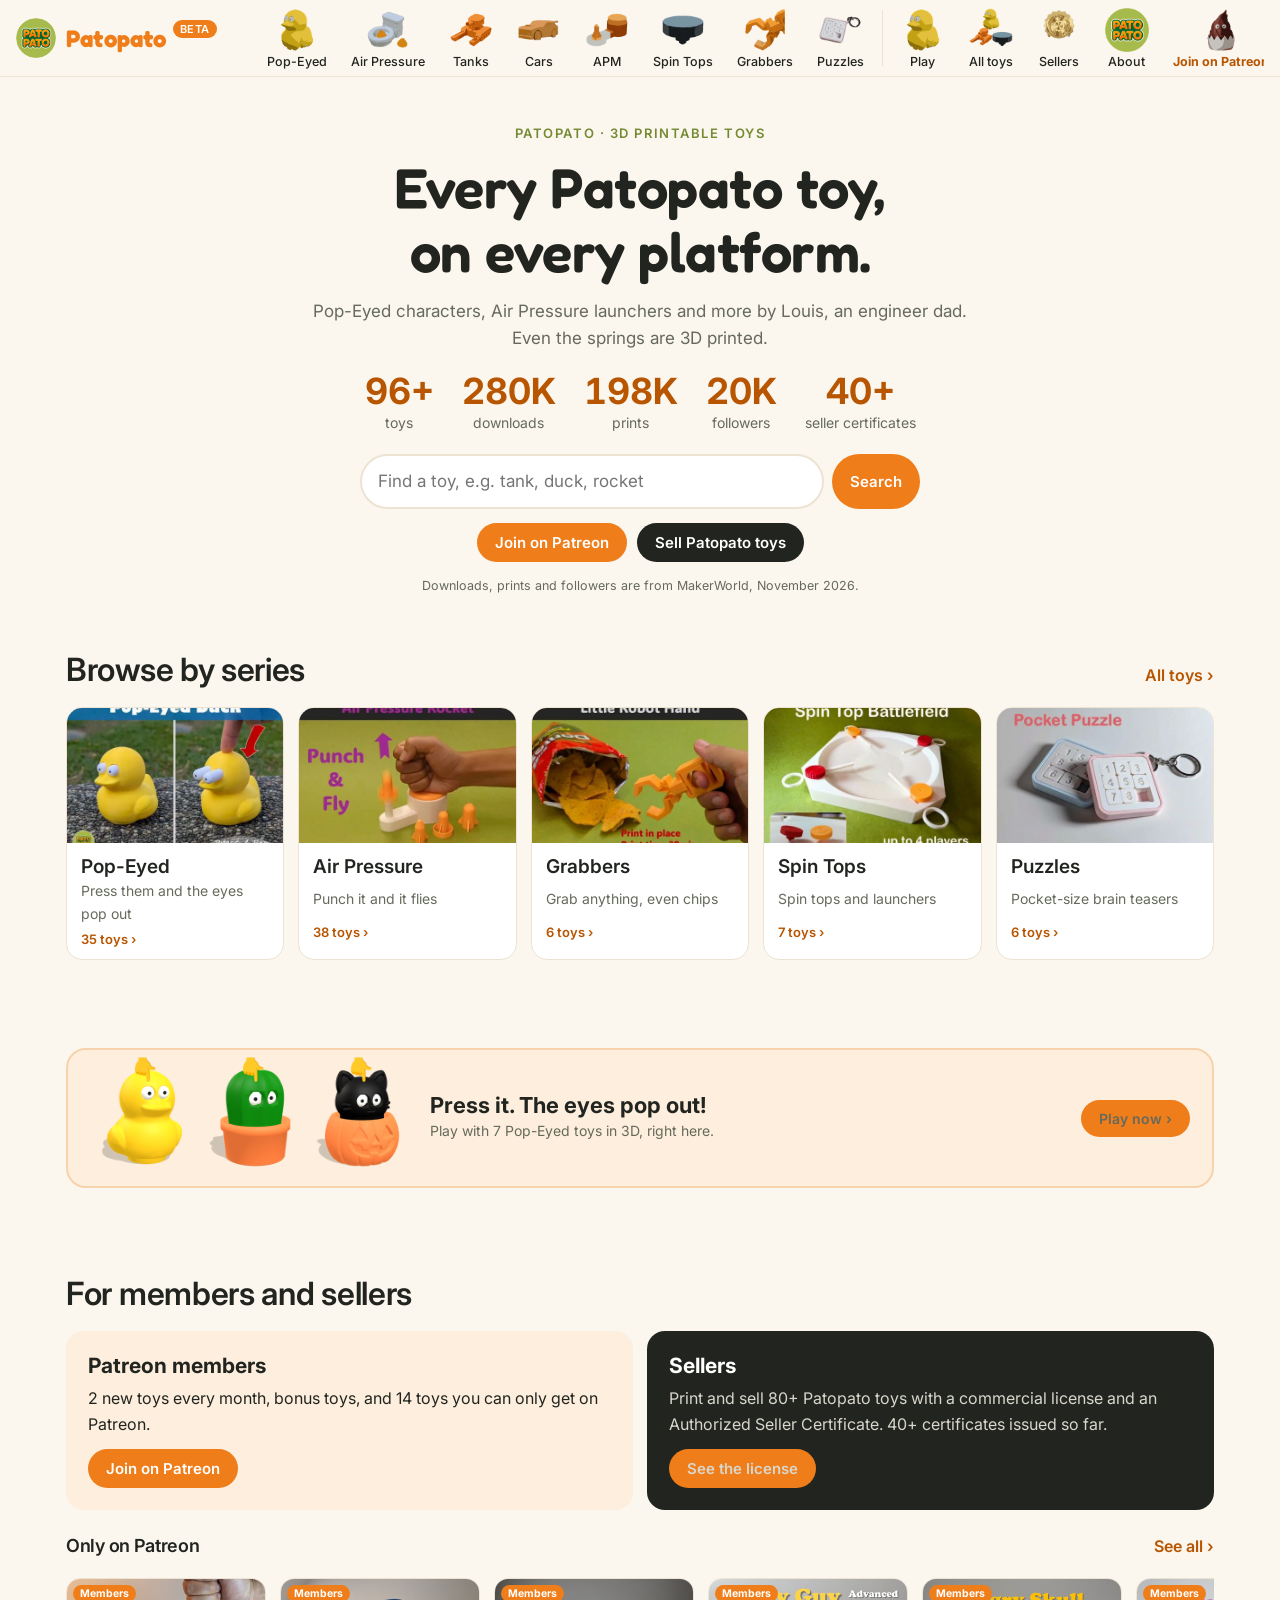
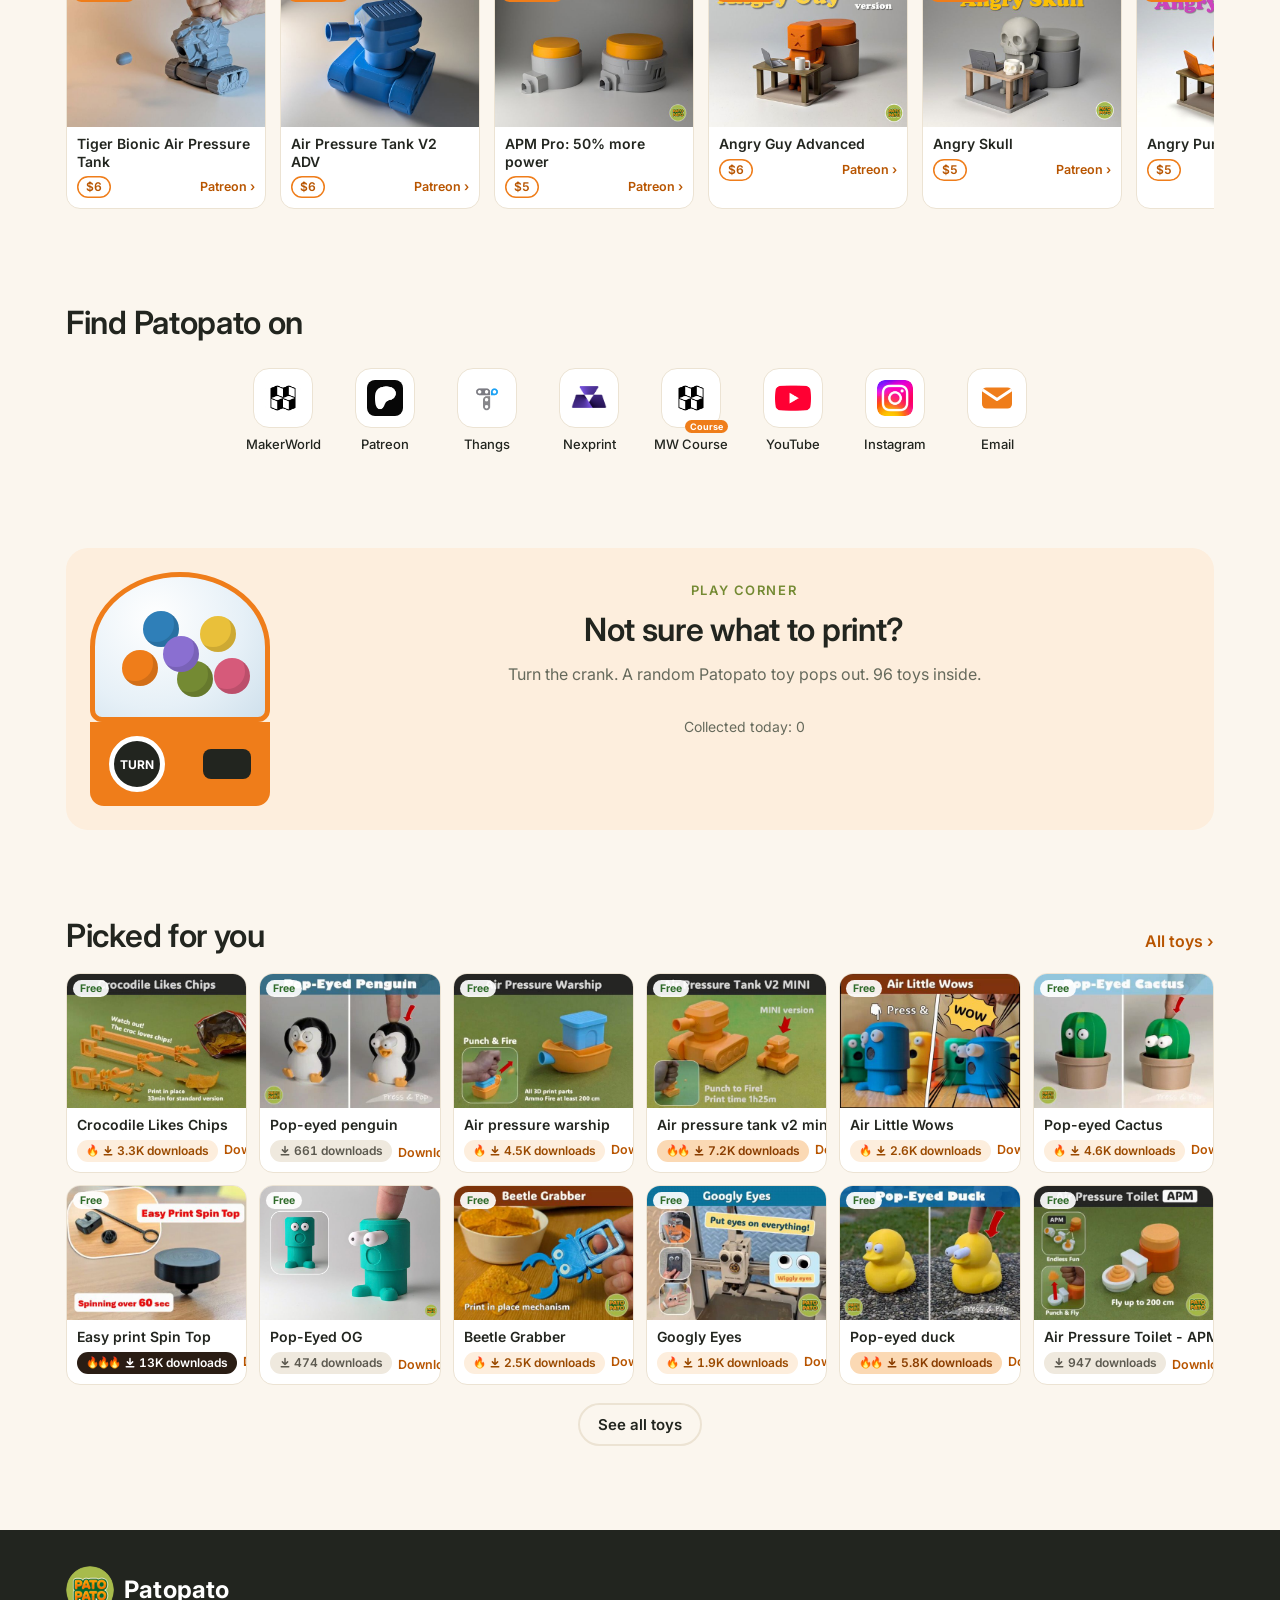
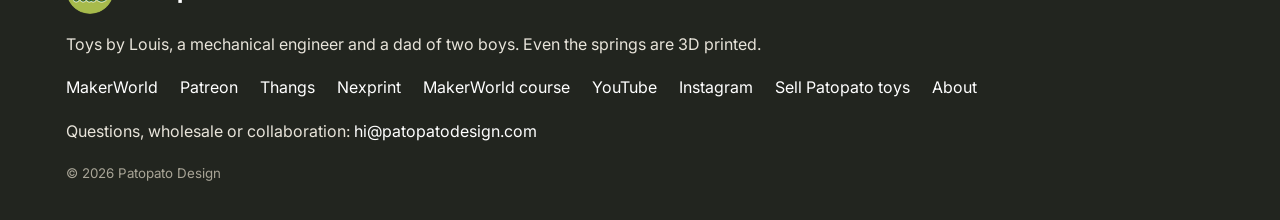
==== commit 22c354c3: "Play page: rendered thumbnails, press-me bubble, animated play banner Co-Authored-By: Claude Opus 5." ====
--- a/index.html
+++ b/index.html
@@ -7,7 +7,7 @@
 <meta name="description" content="Patopato: 3D printable toys that make you go wow or haha. Pop-Eyed characters and Air Pressure launchers by Louis, an engineer dad. Even the springs are 3D printed.">
 <link rel="preconnect" href="https://fonts.googleapis.com"><link rel="preconnect" href="https://fonts.gstatic.com" crossorigin>
 <link rel="stylesheet" href="https://fonts.googleapis.com/css2?family=Fredoka:wght@500;600;700&family=Inter:wght@400;500;600;700&display=swap">
-<link rel="stylesheet" href="style.css?v=202611271004">
+<link rel="stylesheet" href="style.css?v=202611271014">
 <link rel="icon" type="image/png" href="img/favicon.png">
 </head>
 <body>
@@ -91,9 +91,9 @@
 </div>
 </main>
 <footer class="foot" id="foot"></footer>
-<script src="data.js?v=202611271004"></script>
-<script src="shortlinks.js?v=202611271004"></script>
-<script src="app.js?v=202611271004"></script>
+<script src="data.js?v=202611271014"></script>
+<script src="shortlinks.js?v=202611271014"></script>
+<script src="app.js?v=202611271014"></script>
 <!-- Cloudflare Web Analytics --><script defer src='https://static.cloudflareinsights.com/beacon.min.js' data-cf-beacon='{"token": "0ba4db92a0984b5fac8c09dc2158ef49"}'></script><!-- End Cloudflare Web Analytics -->
 </body>
 </html>
--- a/style.css
+++ b/style.css
@@ -347,3 +347,23 @@
 @media (max-width:560px){.play-banner .btn{display:none}.play-banner img{width:64px;height:64px}}
 .stage .note[hidden]{display:none}
 @media (max-width:760px){.play-main{display:contents}.stage{order:1;height:46vh}.picker{order:2}.play-info{order:3;margin-top:0}}
+/* v2 (Louis 11/27): rendered thumbs, press-me bubble, banner that shows what happens */
+.picker button img{object-fit:contain;background:var(--orange-soft)}
+.bubble{position:absolute;left:50%;top:14%;transform:translateX(-50%);background:#fff;color:var(--orange-ink);font:700 16px var(--display);padding:9px 16px;border-radius:16px;box-shadow:0 4px 14px rgba(0,0,0,.12);pointer-events:none;white-space:nowrap;animation:hop 1.2s ease-in-out infinite;z-index:2}
+.bubble::after{content:"";position:absolute;left:50%;bottom:-8px;margin-left:-8px;border:8px solid transparent;border-bottom:0;border-top-color:#fff}
+.bubble[hidden]{display:none}
+@keyframes hop{50%{transform:translate(-50%,-6px)}}
+.play-banner{padding:16px 22px;gap:20px;border:2px solid #f6d3ac}
+.play-banner .demos{display:flex;gap:4px;flex:0 0 auto}
+.play-banner .demo{position:relative;width:104px;height:104px;display:block}
+.play-banner .demo img{position:absolute;inset:0;width:100%;height:100%;object-fit:contain;border-radius:0;background:none}
+.play-banner .demo img.pop{opacity:0;animation:popshow 2.4s infinite}
+.play-banner .demo i{position:absolute;left:50%;top:-14px;margin-left:-11px;font-style:normal;font-size:22px;animation:pressf 2.4s infinite}
+.play-banner .d1 img.pop,.play-banner .d1 i{animation-delay:.8s}
+.play-banner .d2 img.pop,.play-banner .d2 i{animation-delay:1.6s}
+@keyframes popshow{0%,22%{opacity:0}26%,60%{opacity:1}64%,100%{opacity:0}}
+@keyframes pressf{0%,10%{transform:translateY(-6px);opacity:0}16%{opacity:1}24%,60%{transform:translateY(4px);opacity:1}68%,100%{transform:translateY(-6px);opacity:0}}
+.play-banner b{font-size:22px}
+@media (max-width:760px){.play-banner .d1,.play-banner .d2{display:none}}
+@media (max-width:560px){.play-banner{padding:12px 14px;gap:12px}.play-banner .demo{width:84px;height:84px}.play-banner b{font-size:18px}}
+@media (prefers-reduced-motion:reduce){.play-banner .demo img.pop,.play-banner .demo i,.bubble{animation:none}}
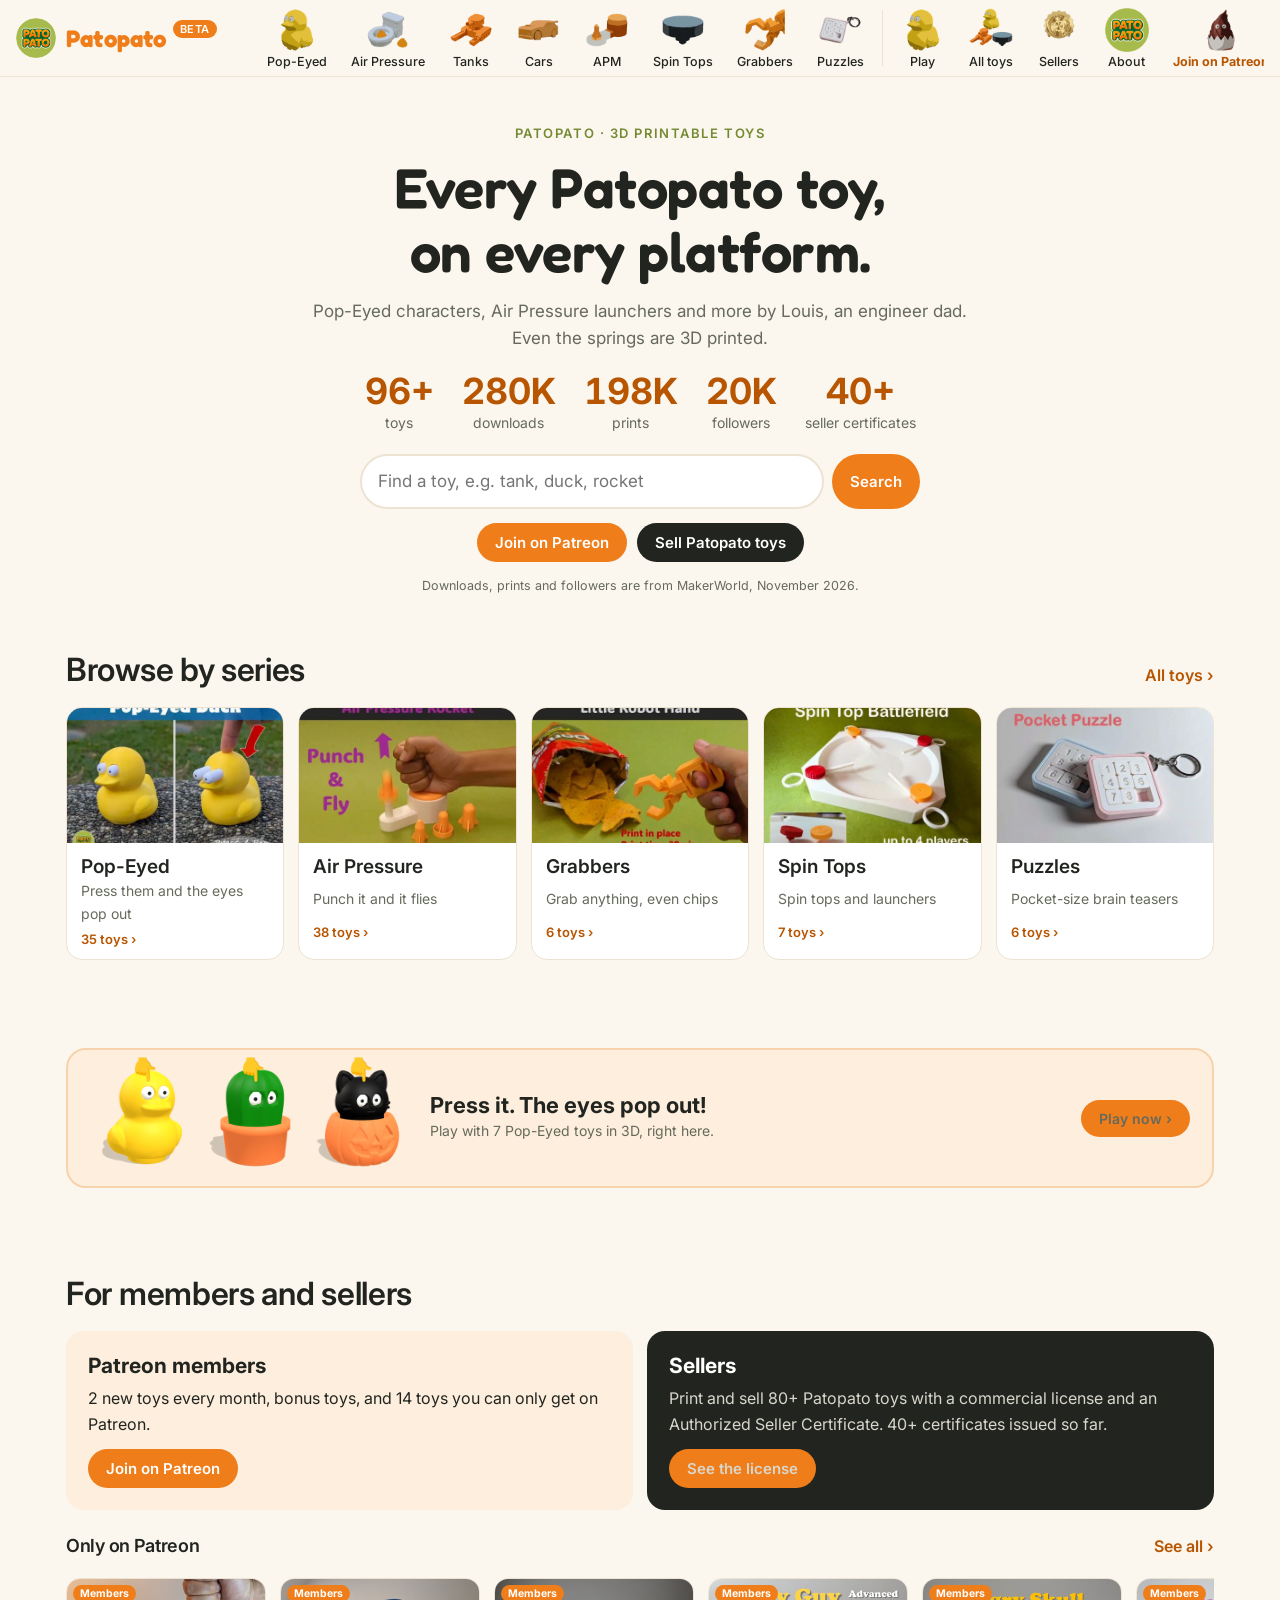
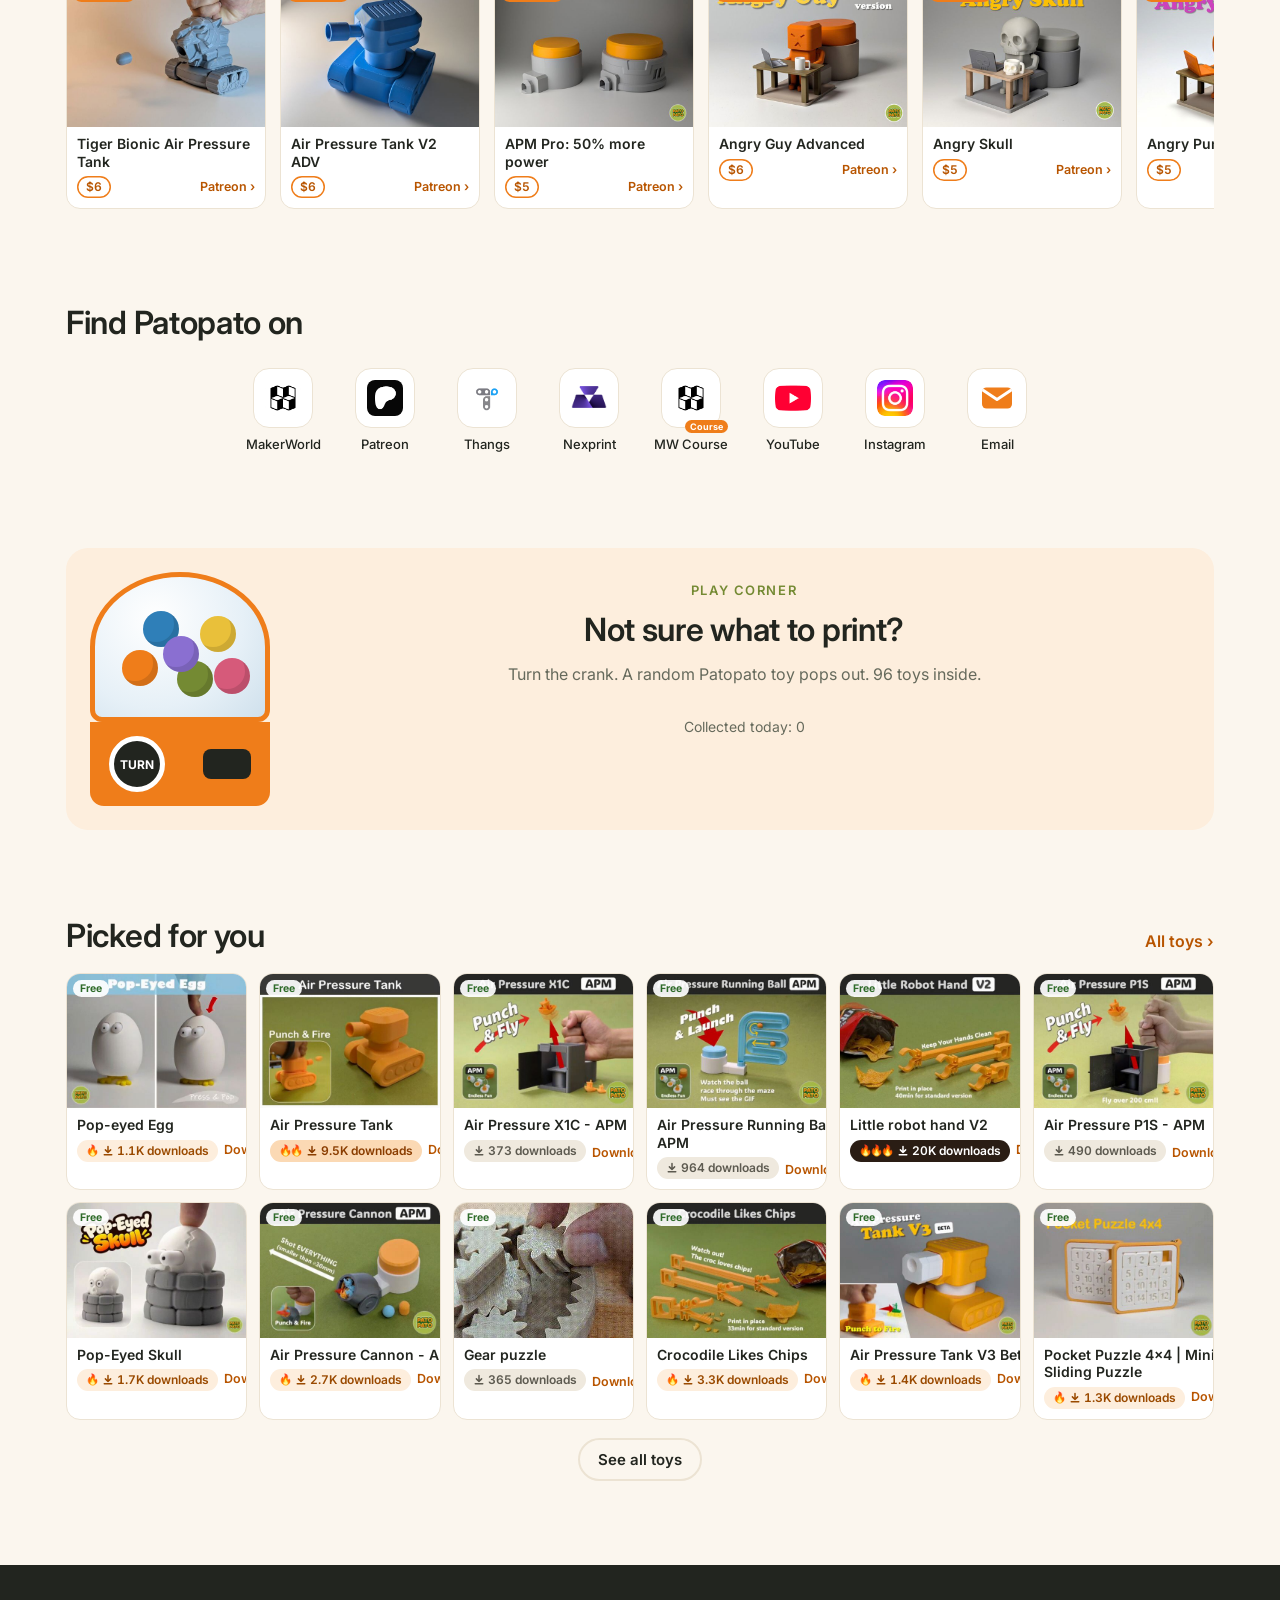
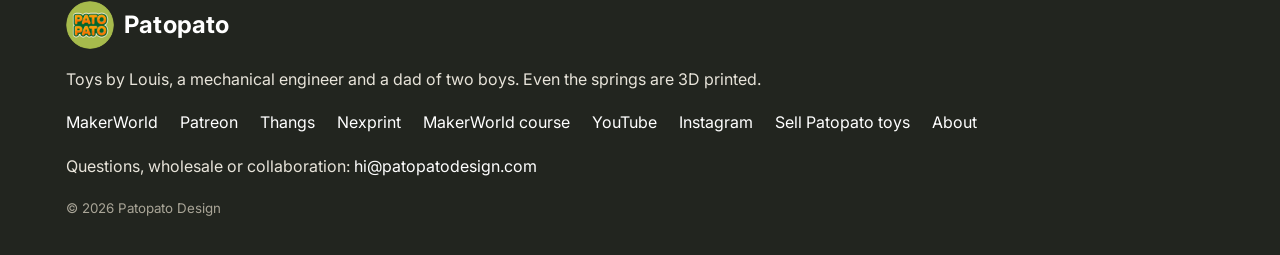
==== commit 5c738c10: "Play banner goes after full rows (2 rows, 3 on phones) Co-Authored-By: Claude Opus 5.5 <noreply@anth" ====
--- a/index.html
+++ b/index.html
@@ -7,7 +7,7 @@
 <meta name="description" content="Patopato: 3D printable toys that make you go wow or haha. Pop-Eyed characters and Air Pressure launchers by Louis, an engineer dad. Even the springs are 3D printed.">
 <link rel="preconnect" href="https://fonts.googleapis.com"><link rel="preconnect" href="https://fonts.gstatic.com" crossorigin>
 <link rel="stylesheet" href="https://fonts.googleapis.com/css2?family=Fredoka:wght@500;600;700&family=Inter:wght@400;500;600;700&display=swap">
-<link rel="stylesheet" href="style.css?v=202611271014">
+<link rel="stylesheet" href="style.css?v=202611271015">
 <link rel="icon" type="image/png" href="img/favicon.png">
 </head>
 <body>
@@ -91,9 +91,9 @@
 </div>
 </main>
 <footer class="foot" id="foot"></footer>
-<script src="data.js?v=202611271014"></script>
-<script src="shortlinks.js?v=202611271014"></script>
-<script src="app.js?v=202611271014"></script>
+<script src="data.js?v=202611271015"></script>
+<script src="shortlinks.js?v=202611271015"></script>
+<script src="app.js?v=202611271015"></script>
 <!-- Cloudflare Web Analytics --><script defer src='https://static.cloudflareinsights.com/beacon.min.js' data-cf-beacon='{"token": "0ba4db92a0984b5fac8c09dc2158ef49"}'></script><!-- End Cloudflare Web Analytics -->
 </body>
 </html>
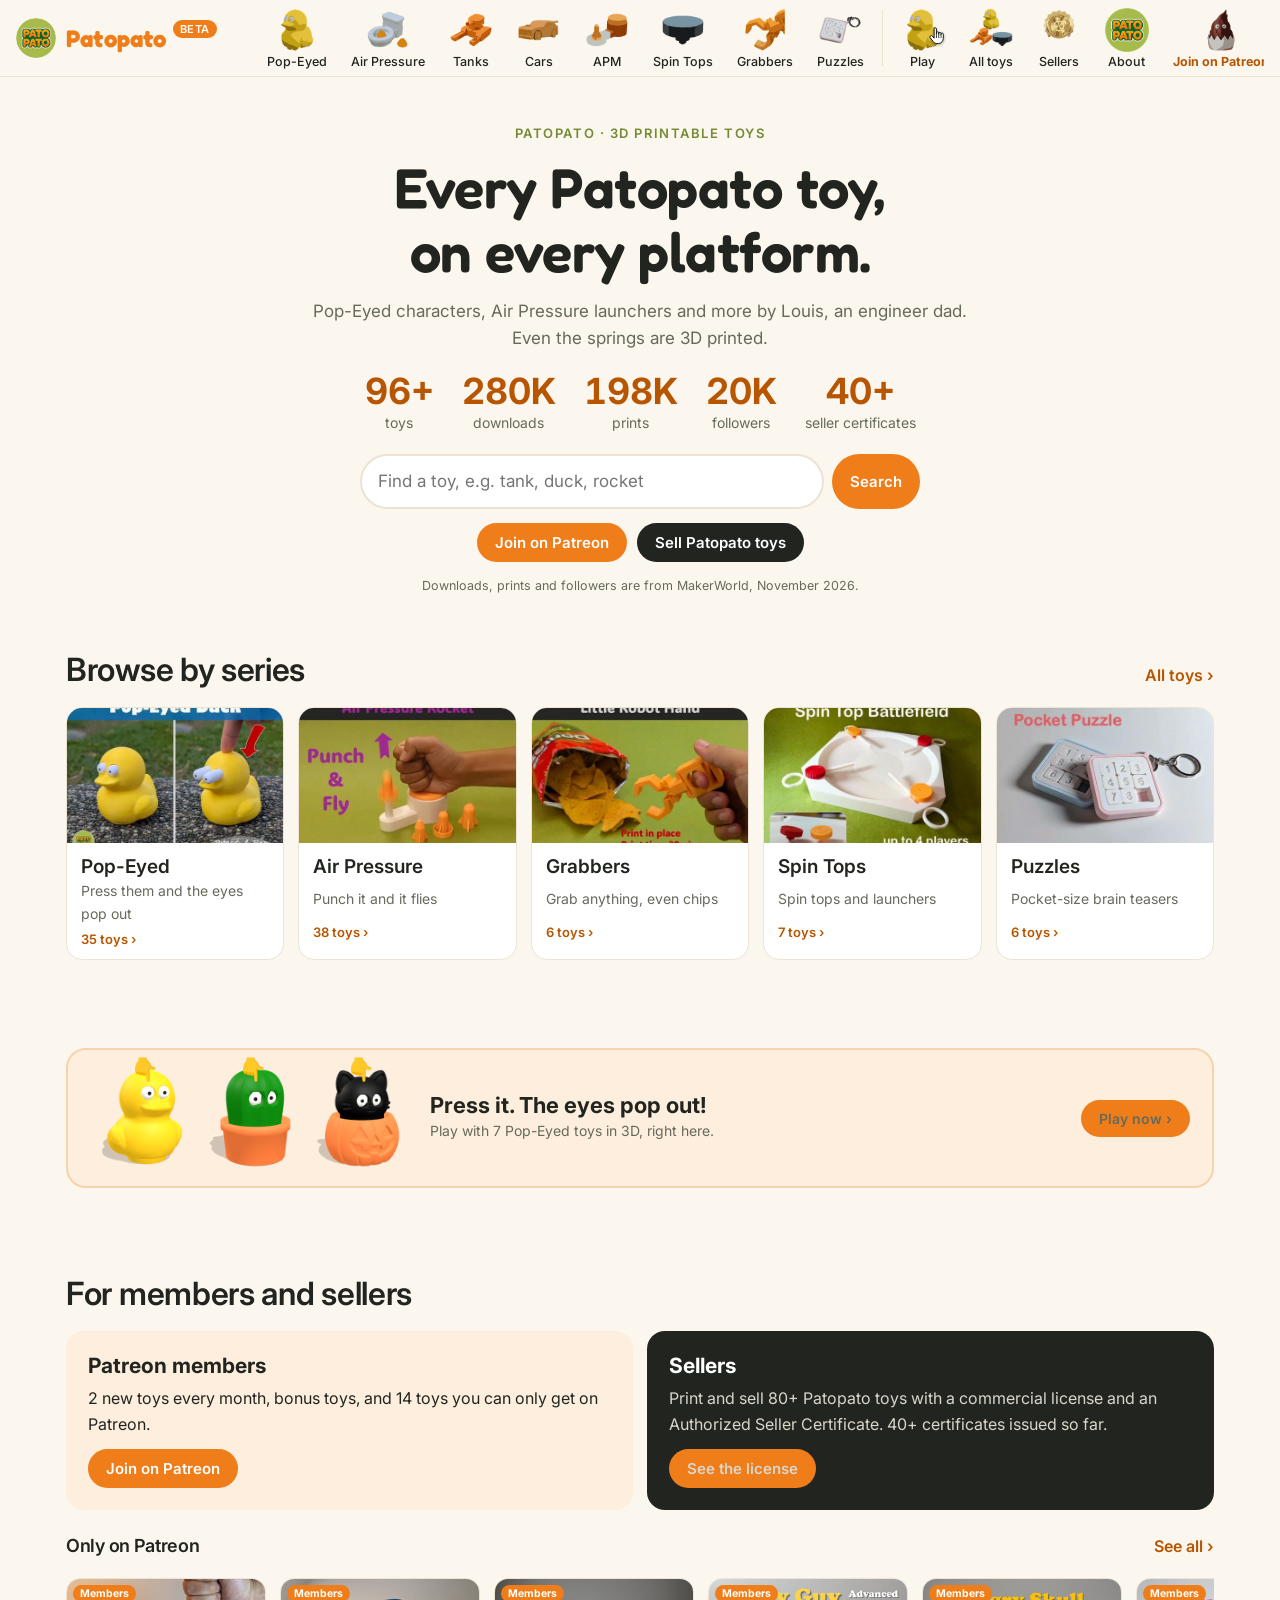
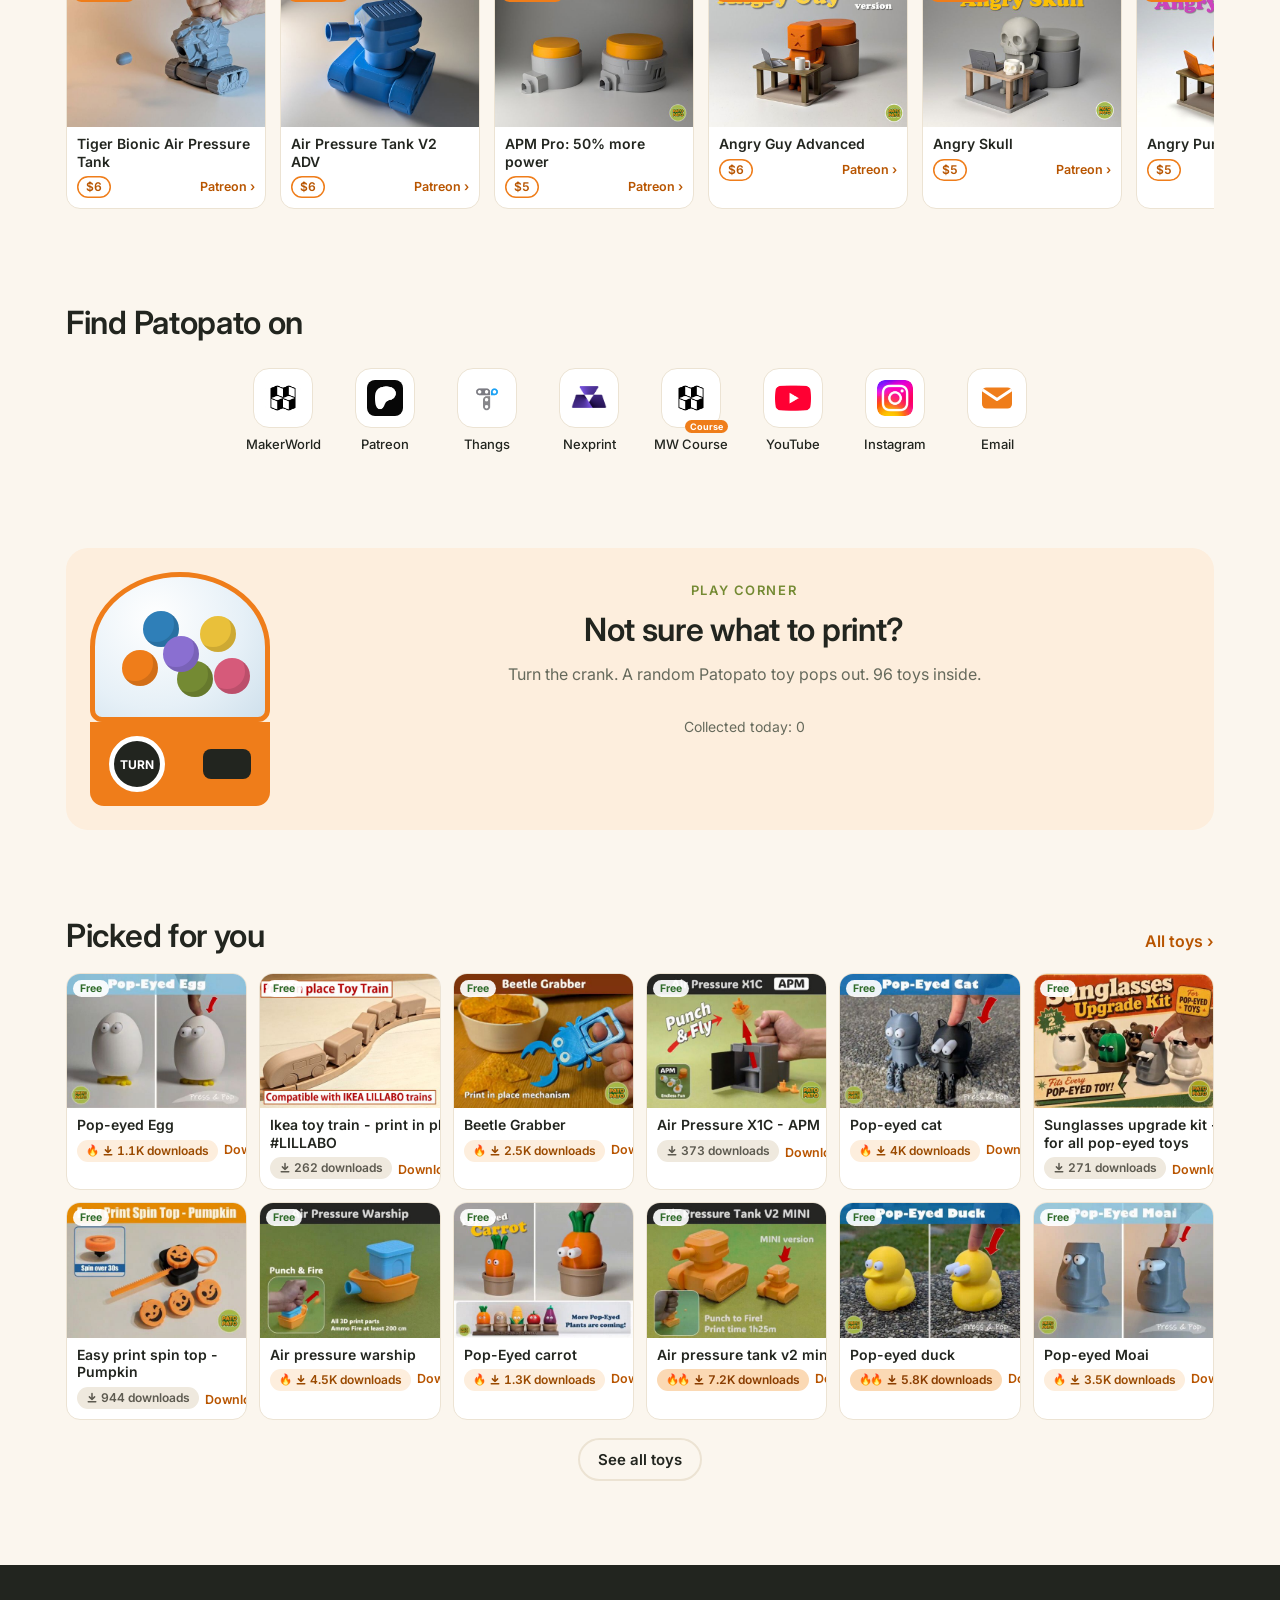
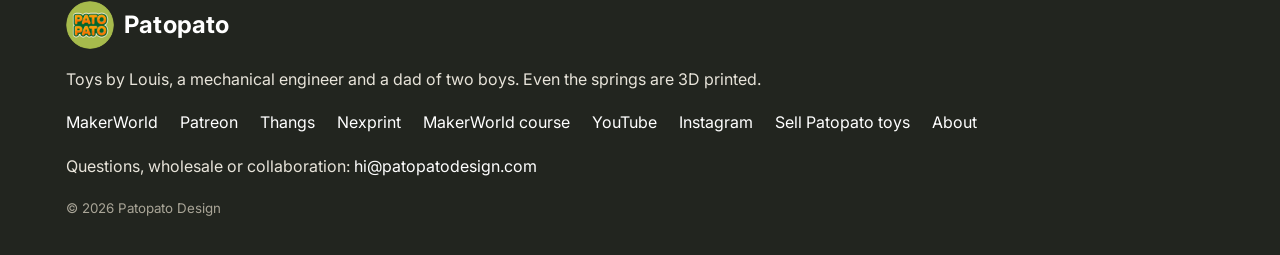
==== commit ab08705b: "Play banner: swap normal/popped frames cleanly, stagger the three toys Co-Authored-By: Claude Opus 5" ====
--- a/index.html
+++ b/index.html
@@ -7,7 +7,7 @@
 <meta name="description" content="Patopato: 3D printable toys that make you go wow or haha. Pop-Eyed characters and Air Pressure launchers by Louis, an engineer dad. Even the springs are 3D printed.">
 <link rel="preconnect" href="https://fonts.googleapis.com"><link rel="preconnect" href="https://fonts.gstatic.com" crossorigin>
 <link rel="stylesheet" href="https://fonts.googleapis.com/css2?family=Fredoka:wght@500;600;700&family=Inter:wght@400;500;600;700&display=swap">
-<link rel="stylesheet" href="style.css?v=202611271015">
+<link rel="stylesheet" href="style.css?v=202611271020">
 <link rel="icon" type="image/png" href="img/favicon.png">
 </head>
 <body>
@@ -91,9 +91,9 @@
 </div>
 </main>
 <footer class="foot" id="foot"></footer>
-<script src="data.js?v=202611271015"></script>
-<script src="shortlinks.js?v=202611271015"></script>
-<script src="app.js?v=202611271015"></script>
+<script src="data.js?v=202611271020"></script>
+<script src="shortlinks.js?v=202611271020"></script>
+<script src="app.js?v=202611271020"></script>
 <!-- Cloudflare Web Analytics --><script defer src='https://static.cloudflareinsights.com/beacon.min.js' data-cf-beacon='{"token": "0ba4db92a0984b5fac8c09dc2158ef49"}'></script><!-- End Cloudflare Web Analytics -->
 </body>
 </html>
--- a/style.css
+++ b/style.css
@@ -367,3 +367,25 @@
 @media (max-width:760px){.play-banner .d1,.play-banner .d2{display:none}}
 @media (max-width:560px){.play-banner{padding:12px 14px;gap:12px}.play-banner .demo{width:84px;height:84px}.play-banner b{font-size:18px}}
 @media (prefers-reduced-motion:reduce){.play-banner .demo img.pop,.play-banner .demo i,.bubble{animation:none}}
+/* Play tab: little hand cursor on the icon so it reads as "you can play" (Louis 11/27) */
+.tab.playtab{position:relative}
+.tab.playtab::after{content:"";position:absolute;left:50%;top:22px;margin-left:6px;width:16px;height:24px;background:url(img/cursor-hand.svg) no-repeat center/contain;filter:drop-shadow(0 1px 1.5px rgba(0,0,0,.35));animation:tap 1.6s ease-in-out infinite}
+.tab.playtab.arrow::after{background-image:url(img/cursor-arrow.svg);width:13px;height:20px}
+@keyframes tap{0%,100%{transform:translate(0,0)}50%{transform:translate(-3px,-4px)}}
+@media (prefers-reduced-motion:reduce){.tab.playtab::after{animation:none}}
+/* fix (Louis 11/27): normal and popped pictures overlapped -> swap instantly, hide the normal one while popped */
+.play-banner .demo img.pop{animation:popshow 2.4s step-end infinite}
+.play-banner .demo img:not(.pop){animation:baseshow 2.4s step-end infinite}
+.play-banner .d1 img:not(.pop){animation-delay:.8s}
+.play-banner .d2 img:not(.pop){animation-delay:1.6s}
+@keyframes popshow{0%{opacity:0}25%{opacity:1}62%{opacity:0}}
+@keyframes baseshow{0%{opacity:1}25%{opacity:0}62%{opacity:1}}
+@media (prefers-reduced-motion:reduce){.play-banner .demo img{animation:none}}
+.play-banner .d1 img,.play-banner .d1 i{animation-delay:-1.6s}
+.play-banner .d2 img,.play-banner .d2 i{animation-delay:-.8s}
+/* banner timing, final */
+.play-banner .demo img.pop{animation:popshow 2.4s step-end infinite}
+.play-banner .demo img:not(.pop){animation:baseshow 2.4s step-end infinite}
+.play-banner .demo i{animation:pressf 2.4s infinite}
+.play-banner .demo.d1 img.pop,.play-banner .demo.d1 img:not(.pop),.play-banner .demo.d1 i{animation-delay:-1.6s}
+.play-banner .demo.d2 img.pop,.play-banner .demo.d2 img:not(.pop),.play-banner .demo.d2 i{animation-delay:-.8s}
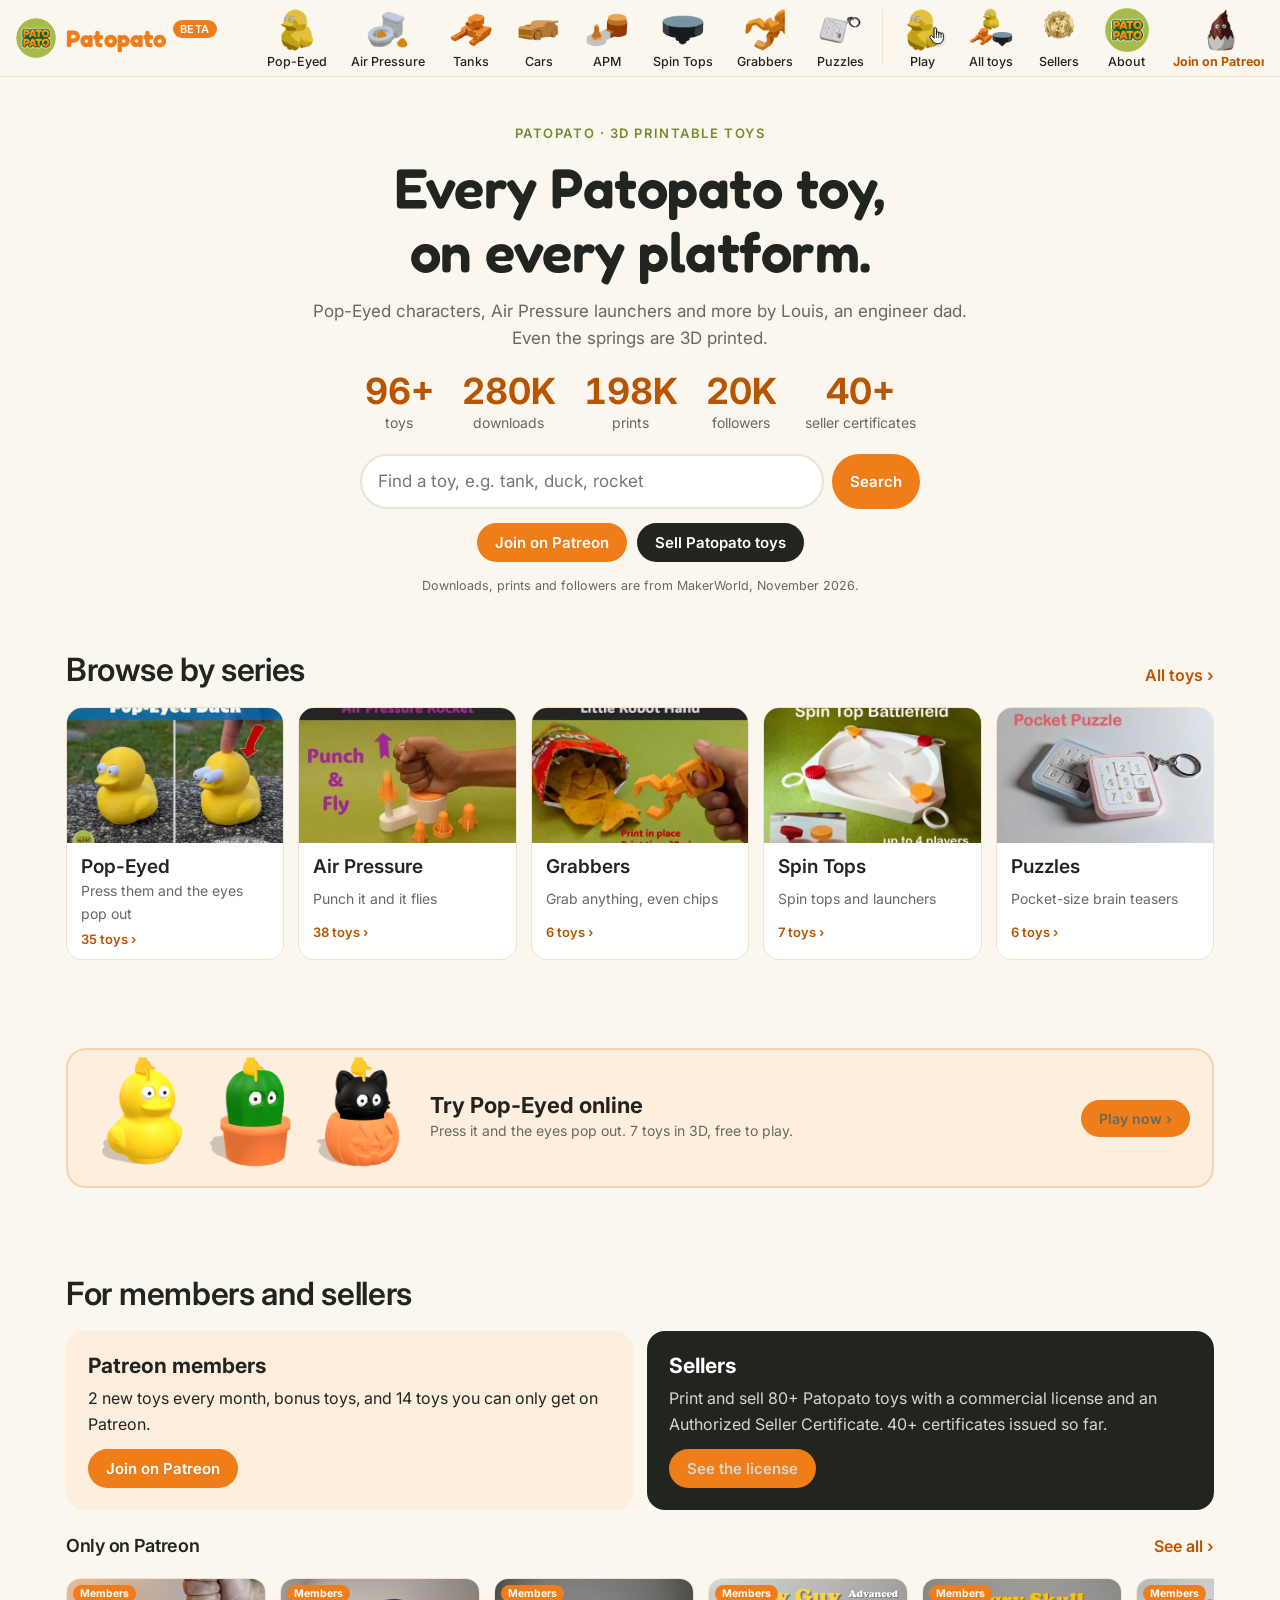
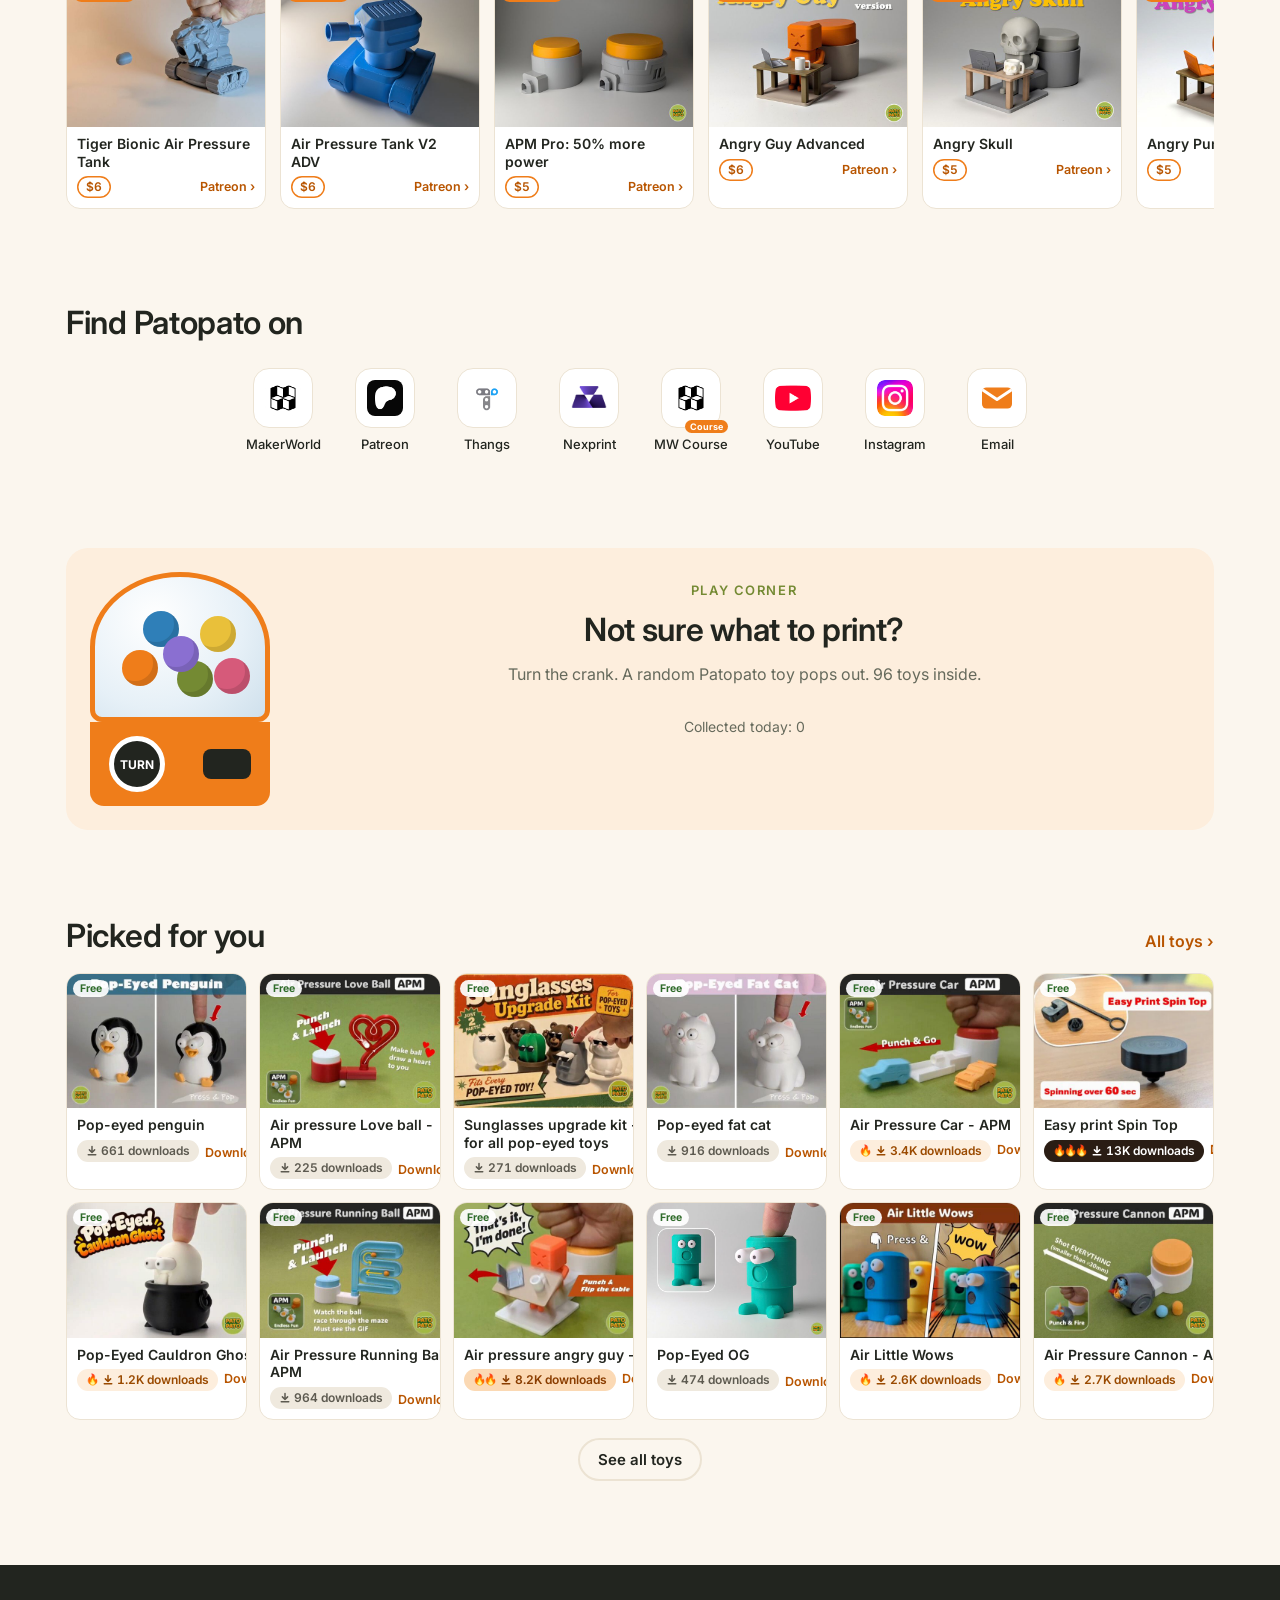
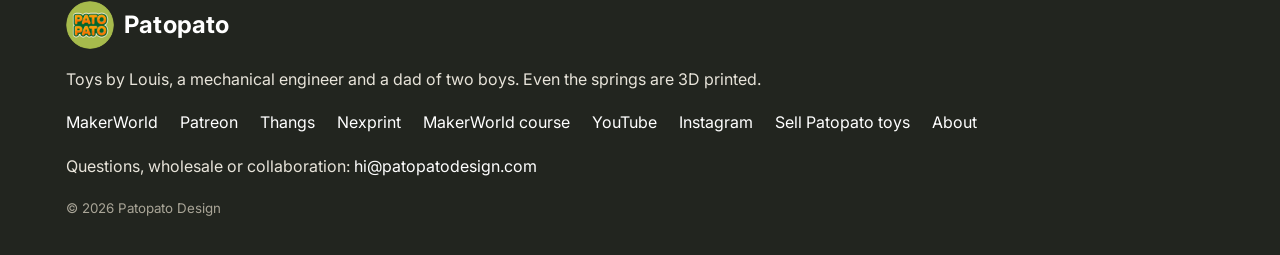
==== commit 16297c33: "Play banner text: Try Pop-Eyed online Co-Authored-By: Claude Opus 5.5 <noreply@anthropic.com>" ====
--- a/index.html
+++ b/index.html
@@ -7,7 +7,7 @@
 <meta name="description" content="Patopato: 3D printable toys that make you go wow or haha. Pop-Eyed characters and Air Pressure launchers by Louis, an engineer dad. Even the springs are 3D printed.">
 <link rel="preconnect" href="https://fonts.googleapis.com"><link rel="preconnect" href="https://fonts.gstatic.com" crossorigin>
 <link rel="stylesheet" href="https://fonts.googleapis.com/css2?family=Fredoka:wght@500;600;700&family=Inter:wght@400;500;600;700&display=swap">
-<link rel="stylesheet" href="style.css?v=202611271020">
+<link rel="stylesheet" href="style.css?v=202611271021">
 <link rel="icon" type="image/png" href="img/favicon.png">
 </head>
 <body>
@@ -91,9 +91,9 @@
 </div>
 </main>
 <footer class="foot" id="foot"></footer>
-<script src="data.js?v=202611271020"></script>
-<script src="shortlinks.js?v=202611271020"></script>
-<script src="app.js?v=202611271020"></script>
+<script src="data.js?v=202611271021"></script>
+<script src="shortlinks.js?v=202611271021"></script>
+<script src="app.js?v=202611271021"></script>
 <!-- Cloudflare Web Analytics --><script defer src='https://static.cloudflareinsights.com/beacon.min.js' data-cf-beacon='{"token": "0ba4db92a0984b5fac8c09dc2158ef49"}'></script><!-- End Cloudflare Web Analytics -->
 </body>
 </html>
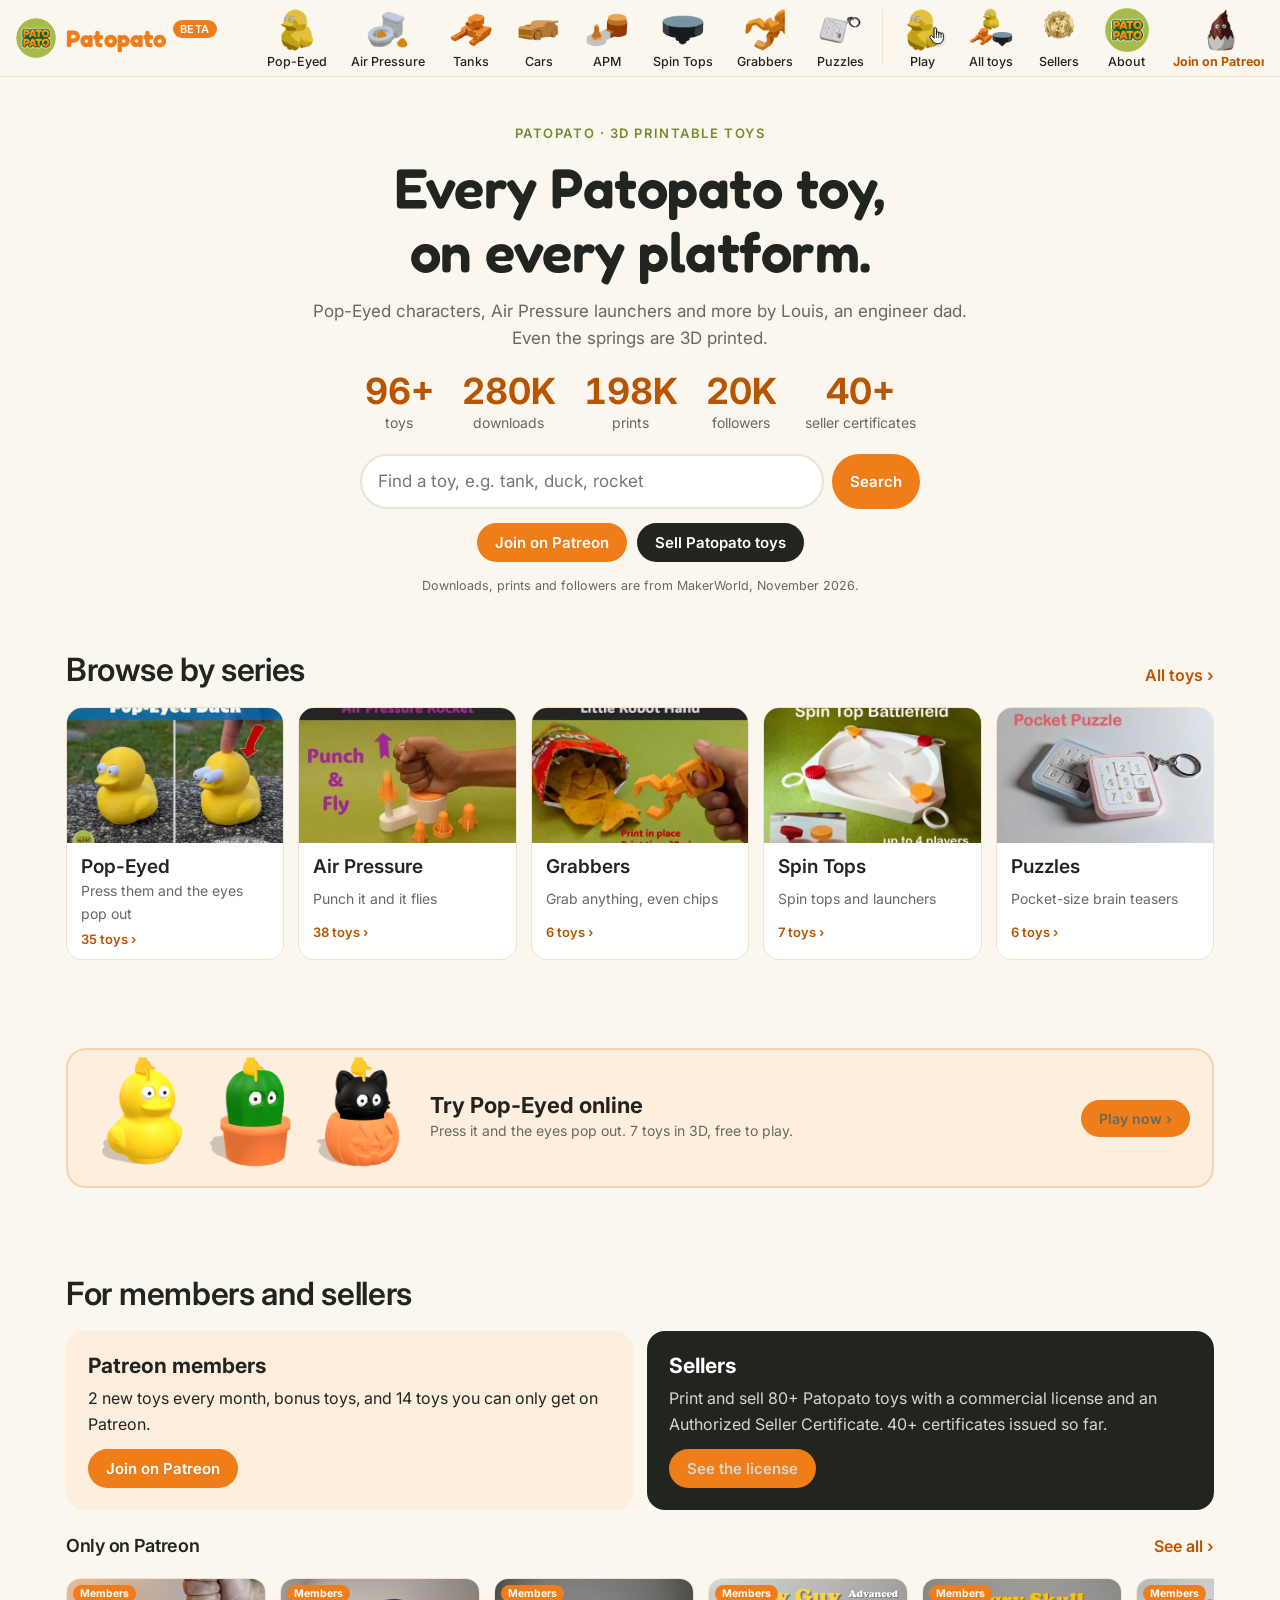
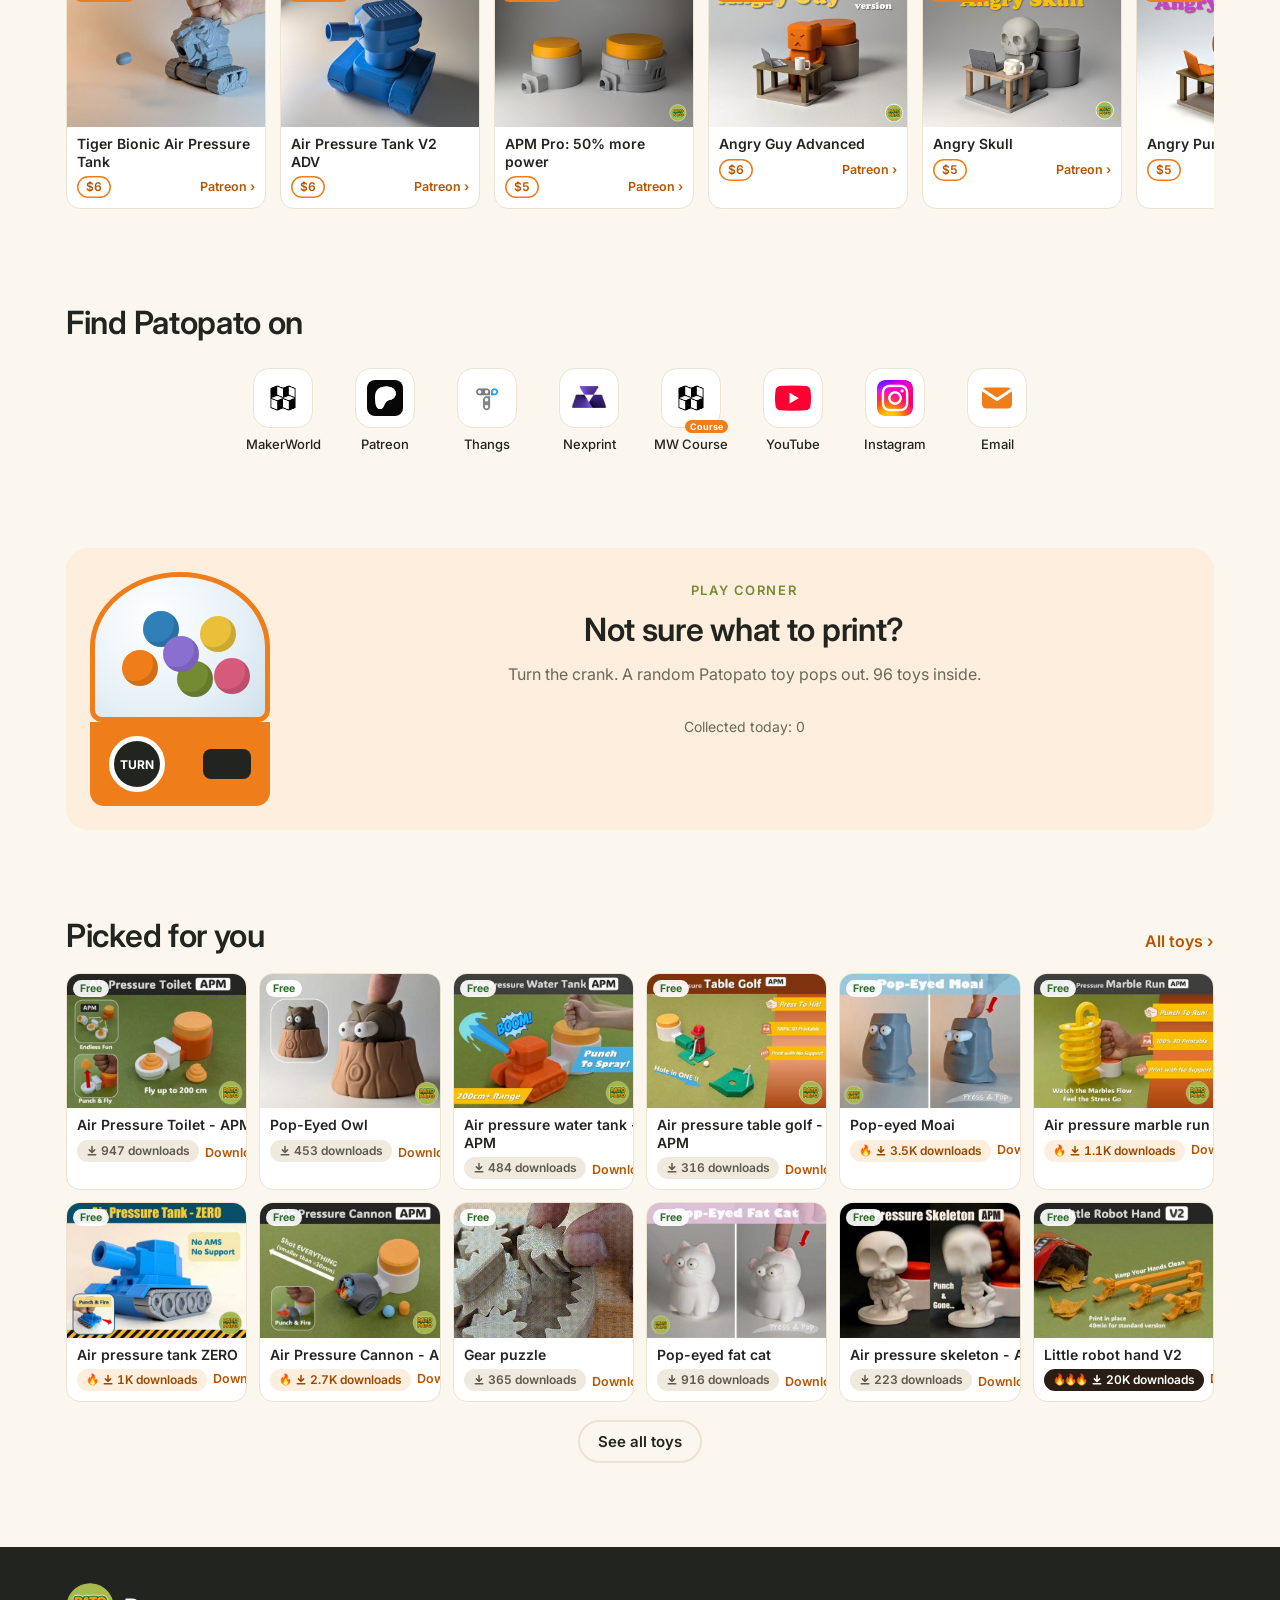
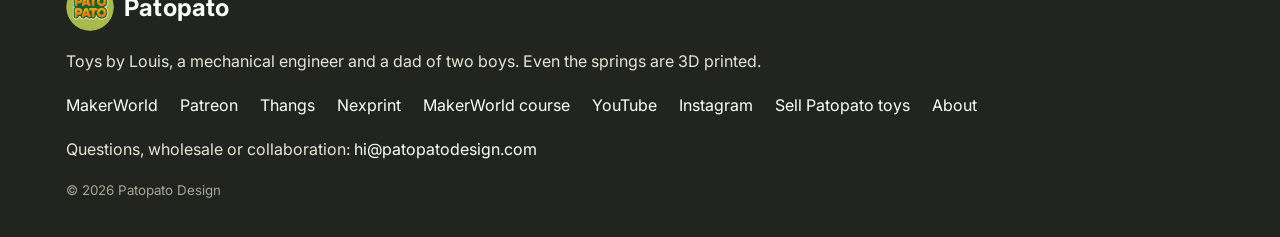
==== commit a49513e7: "Play: Fat Cat never shows first Co-Authored-By: Claude Opus 5.5 <noreply@anthropic.com>" ====
--- a/index.html
+++ b/index.html
@@ -7,7 +7,7 @@
 <meta name="description" content="Patopato: 3D printable toys that make you go wow or haha. Pop-Eyed characters and Air Pressure launchers by Louis, an engineer dad. Even the springs are 3D printed.">
 <link rel="preconnect" href="https://fonts.googleapis.com"><link rel="preconnect" href="https://fonts.gstatic.com" crossorigin>
 <link rel="stylesheet" href="https://fonts.googleapis.com/css2?family=Fredoka:wght@500;600;700&family=Inter:wght@400;500;600;700&display=swap">
-<link rel="stylesheet" href="style.css?v=202611271021">
+<link rel="stylesheet" href="style.css?v=202611271023">
 <link rel="icon" type="image/png" href="img/favicon.png">
 </head>
 <body>
@@ -91,9 +91,9 @@
 </div>
 </main>
 <footer class="foot" id="foot"></footer>
-<script src="data.js?v=202611271021"></script>
-<script src="shortlinks.js?v=202611271021"></script>
-<script src="app.js?v=202611271021"></script>
+<script src="data.js?v=202611271023"></script>
+<script src="shortlinks.js?v=202611271023"></script>
+<script src="app.js?v=202611271023"></script>
 <!-- Cloudflare Web Analytics --><script defer src='https://static.cloudflareinsights.com/beacon.min.js' data-cf-beacon='{"token": "0ba4db92a0984b5fac8c09dc2158ef49"}'></script><!-- End Cloudflare Web Analytics -->
 </body>
 </html>
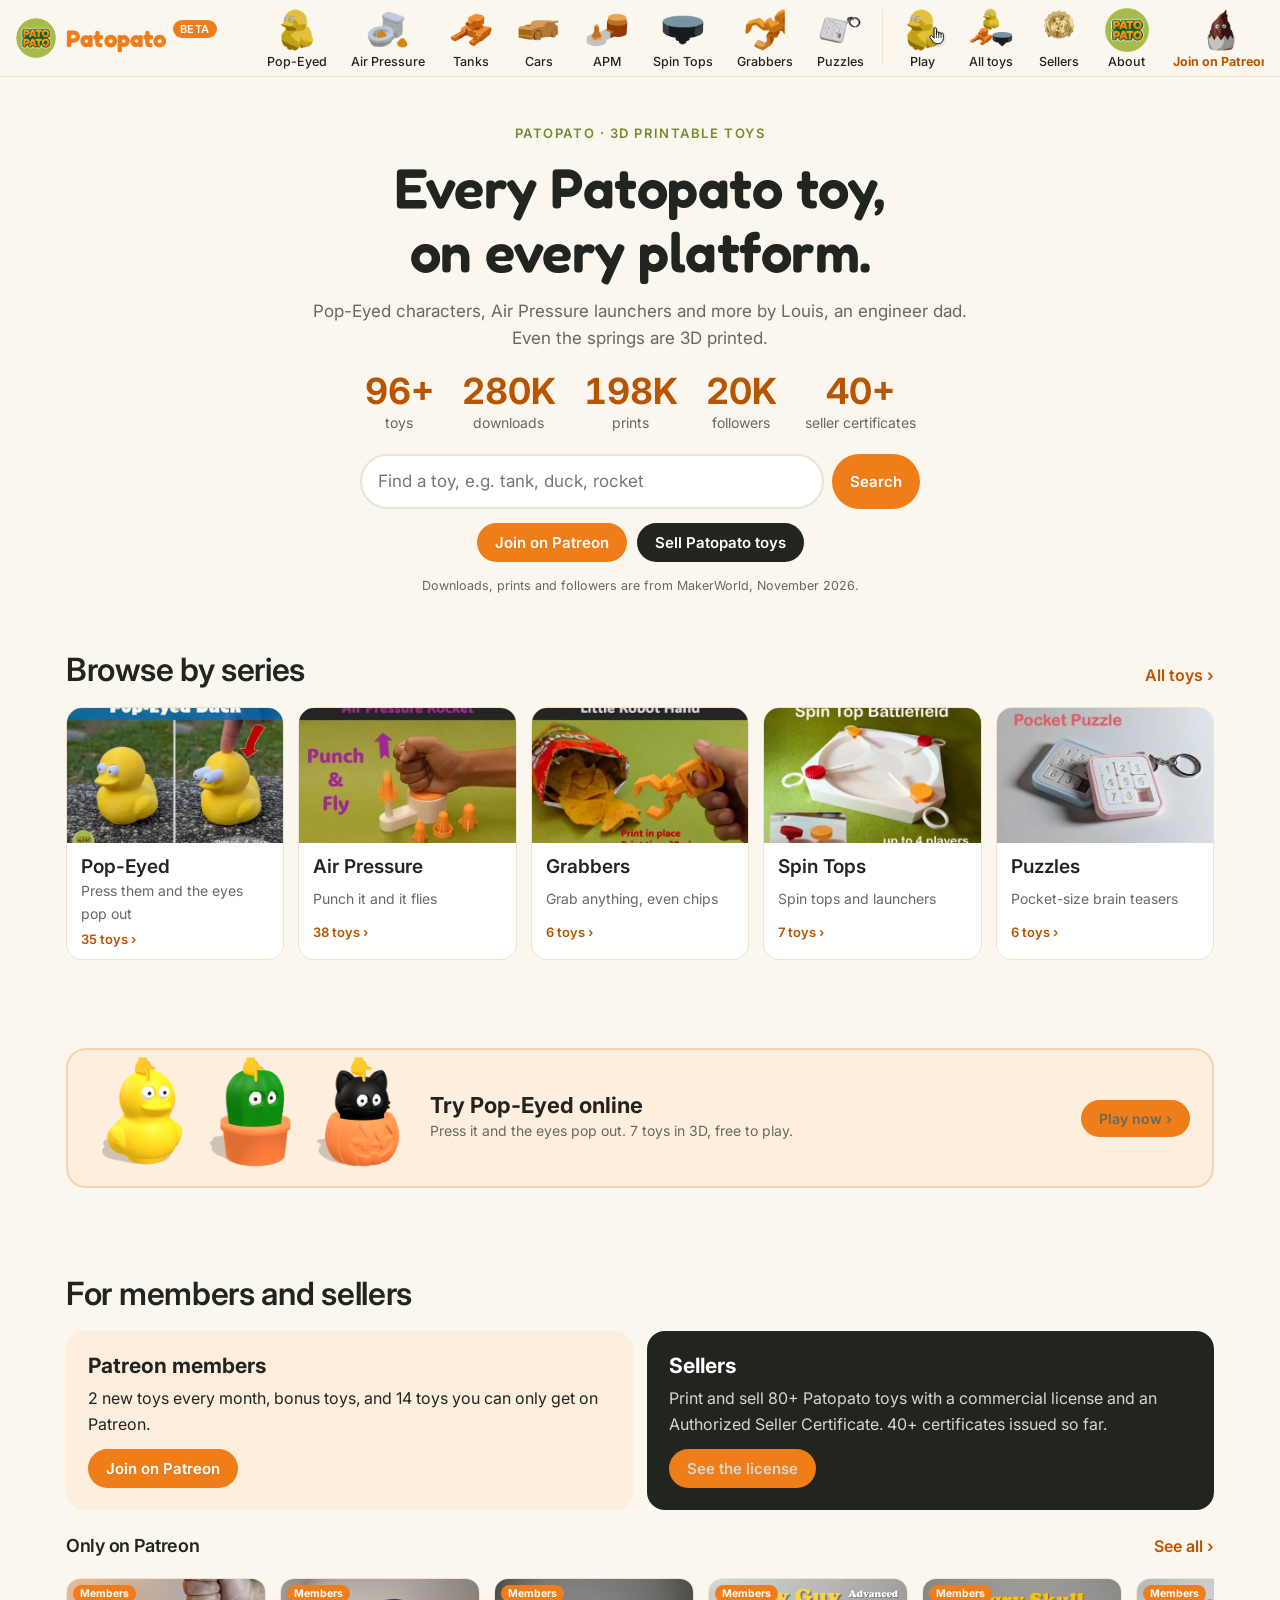
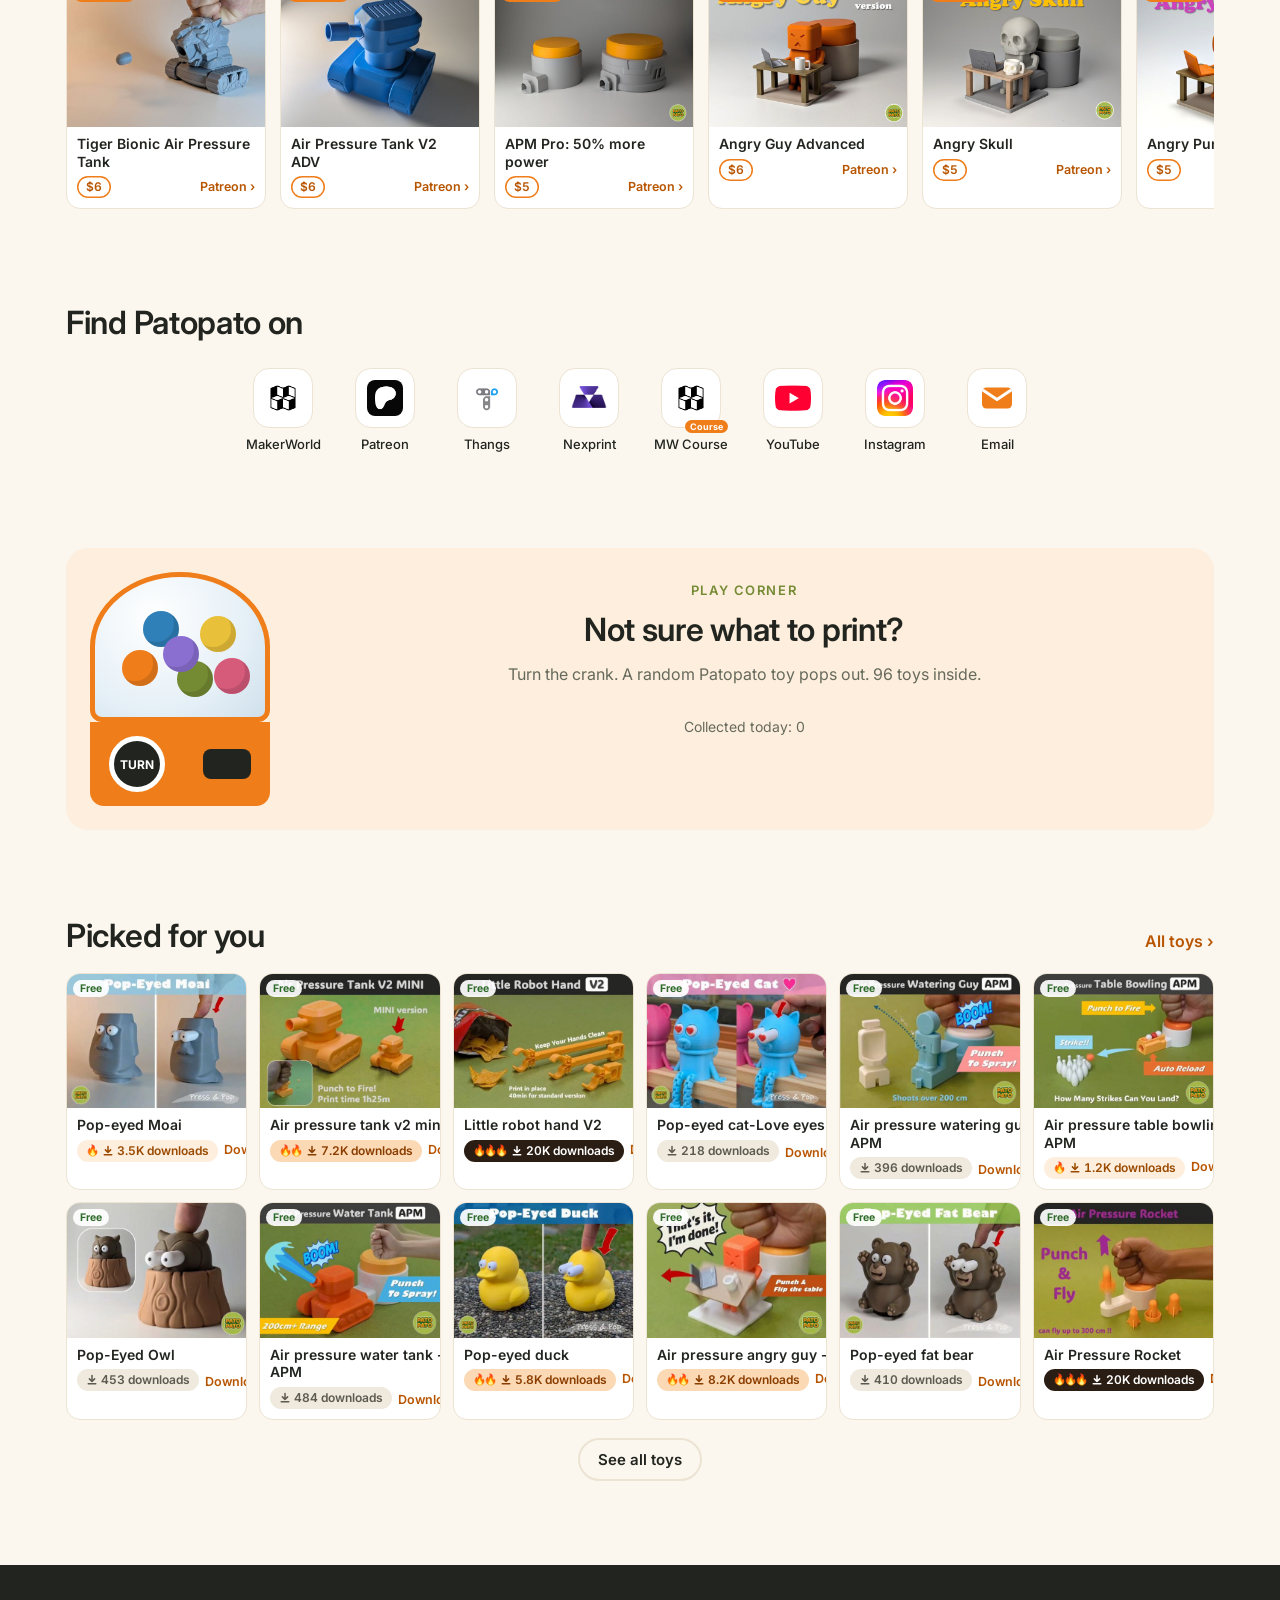
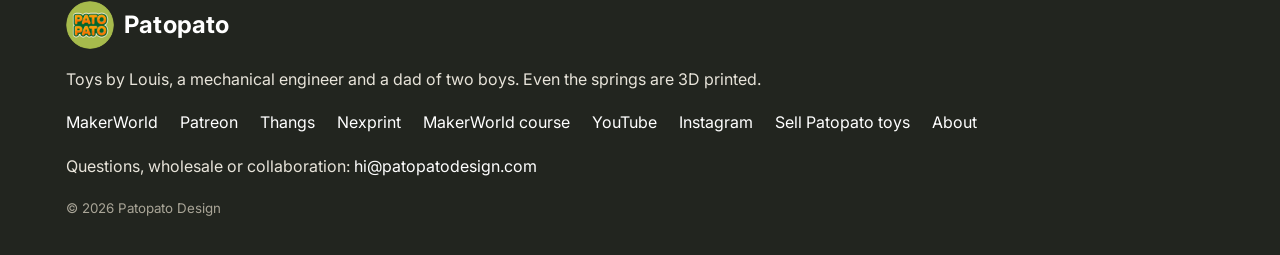
==== commit 93cf31d8: "Play banner right after the first row of toys Co-Authored-By: Claude Opus 5.5 <noreply@anthropic.com" ====
--- a/index.html
+++ b/index.html
@@ -7,7 +7,7 @@
 <meta name="description" content="Patopato: 3D printable toys that make you go wow or haha. Pop-Eyed characters and Air Pressure launchers by Louis, an engineer dad. Even the springs are 3D printed.">
 <link rel="preconnect" href="https://fonts.googleapis.com"><link rel="preconnect" href="https://fonts.gstatic.com" crossorigin>
 <link rel="stylesheet" href="https://fonts.googleapis.com/css2?family=Fredoka:wght@500;600;700&family=Inter:wght@400;500;600;700&display=swap">
-<link rel="stylesheet" href="style.css?v=202611271023">
+<link rel="stylesheet" href="style.css?v=202611271024">
 <link rel="icon" type="image/png" href="img/favicon.png">
 </head>
 <body>
@@ -91,9 +91,9 @@
 </div>
 </main>
 <footer class="foot" id="foot"></footer>
-<script src="data.js?v=202611271023"></script>
-<script src="shortlinks.js?v=202611271023"></script>
-<script src="app.js?v=202611271023"></script>
+<script src="data.js?v=202611271024"></script>
+<script src="shortlinks.js?v=202611271024"></script>
+<script src="app.js?v=202611271024"></script>
 <!-- Cloudflare Web Analytics --><script defer src='https://static.cloudflareinsights.com/beacon.min.js' data-cf-beacon='{"token": "0ba4db92a0984b5fac8c09dc2158ef49"}'></script><!-- End Cloudflare Web Analytics -->
 </body>
 </html>
